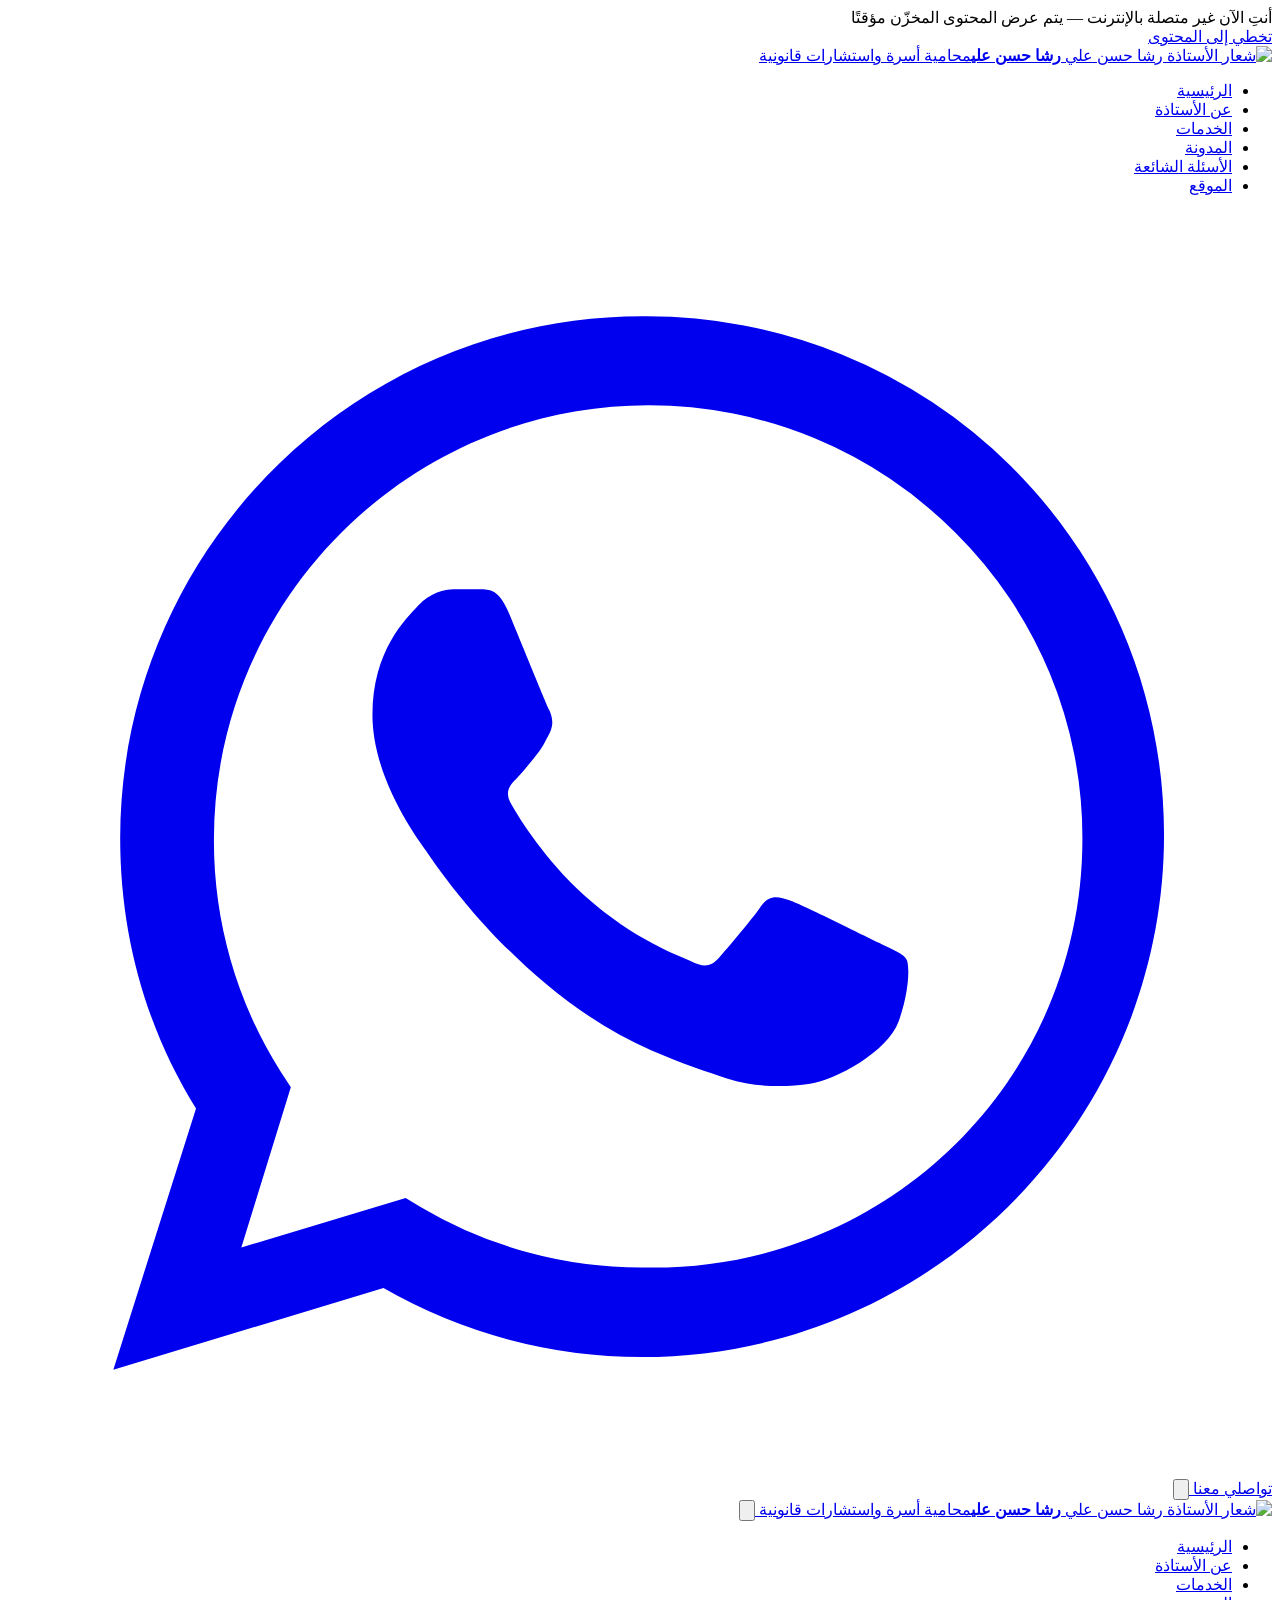
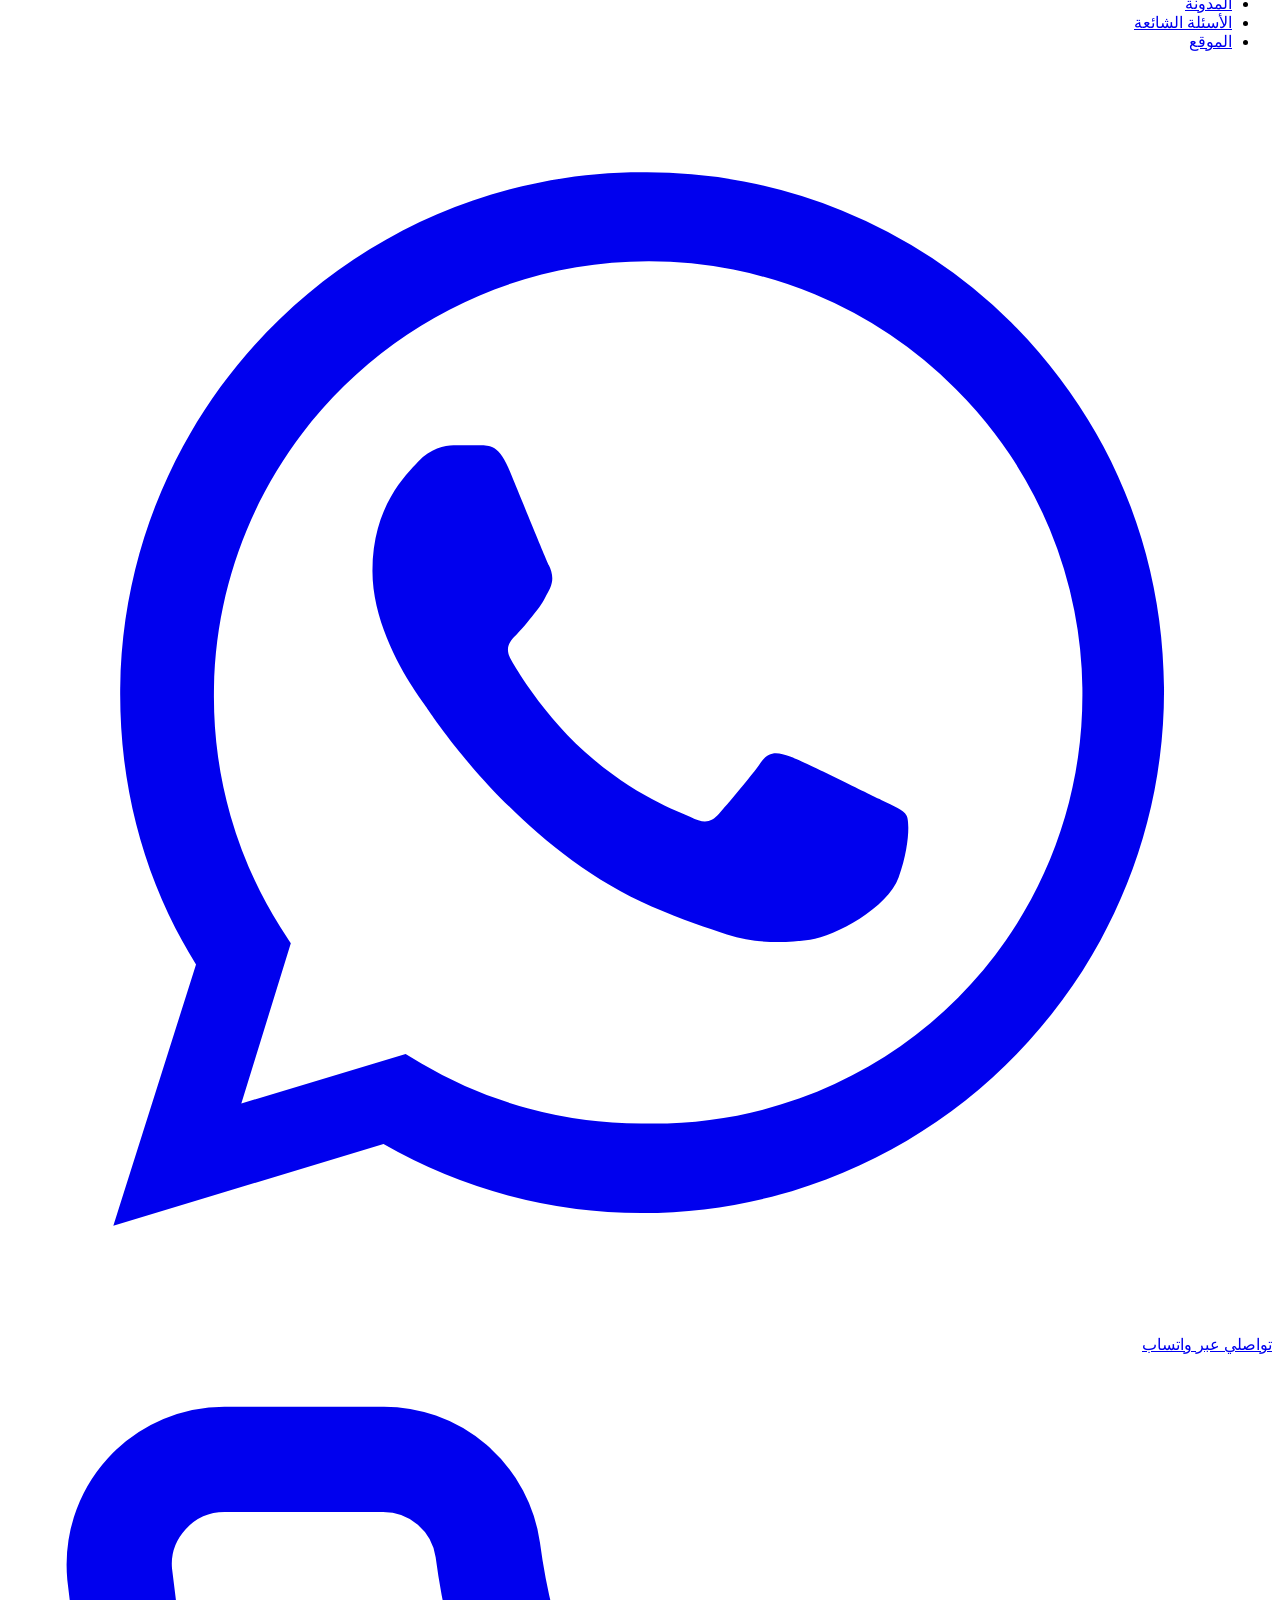
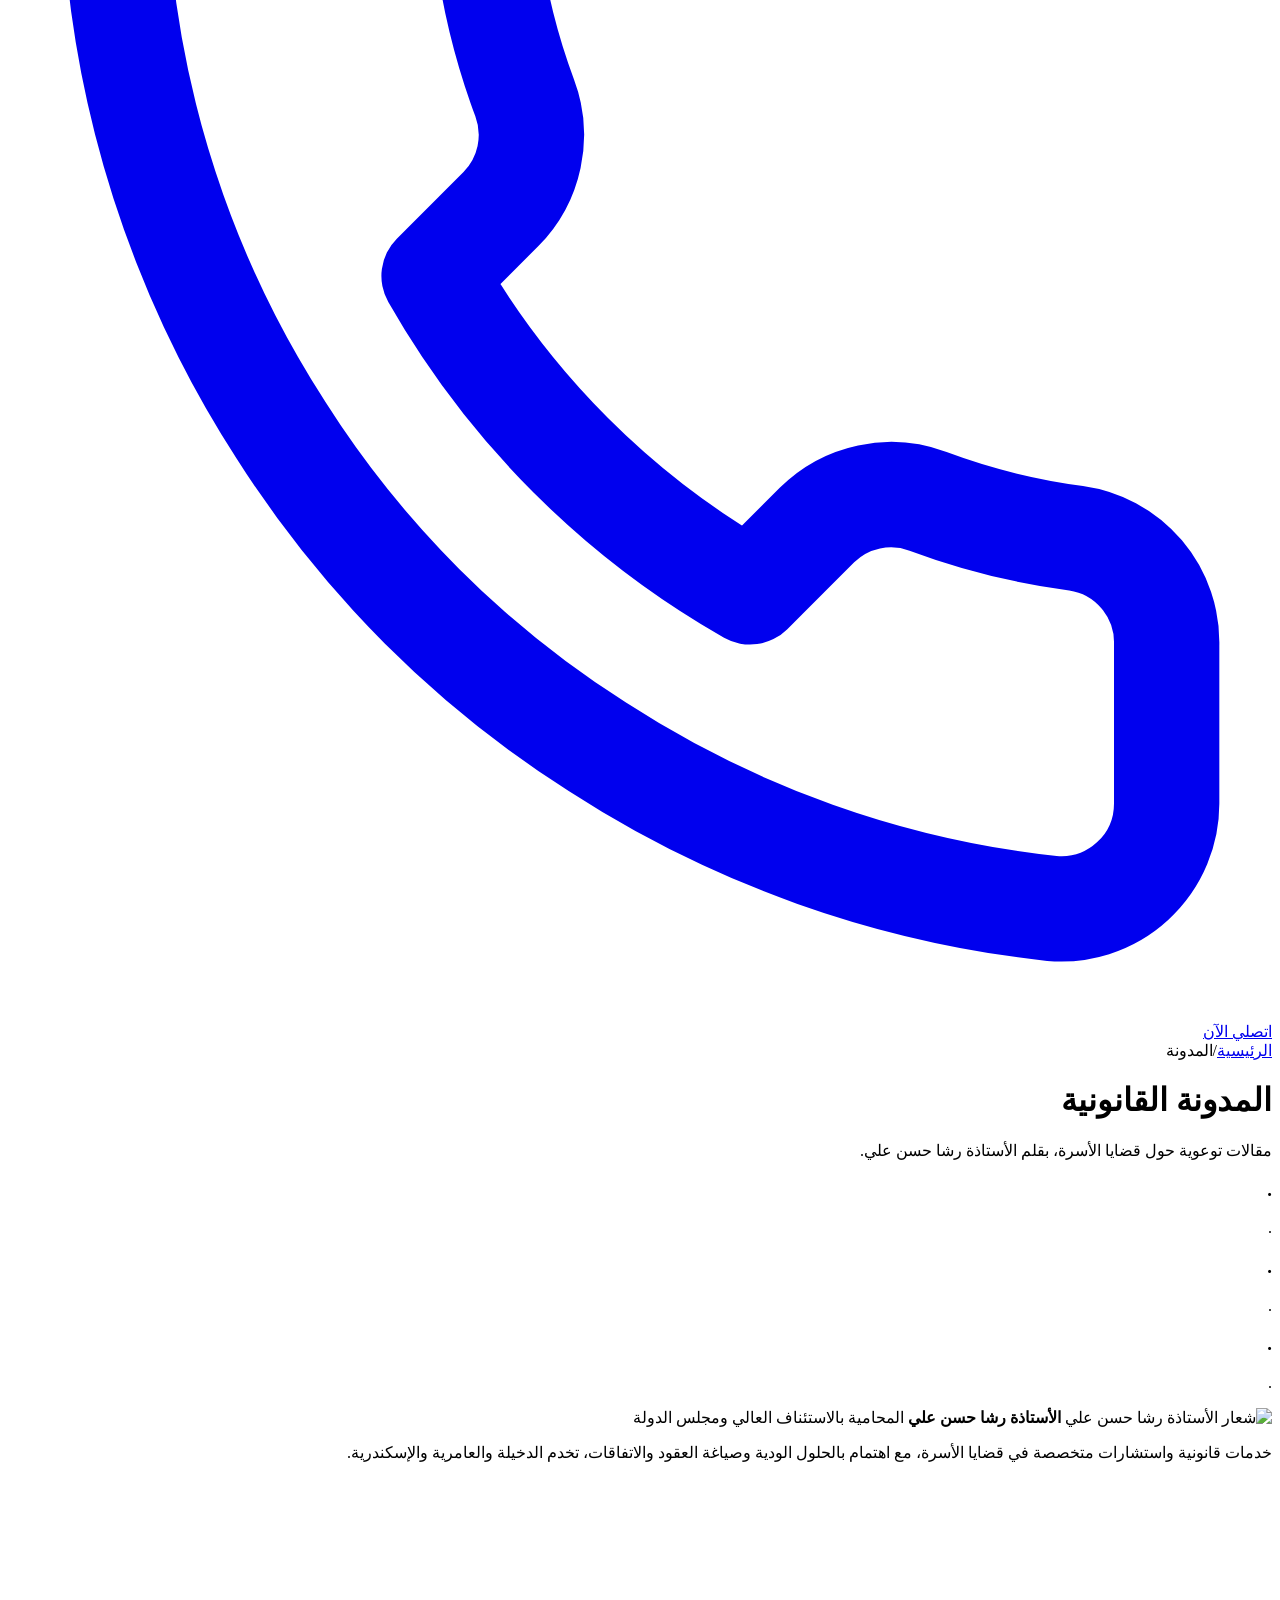
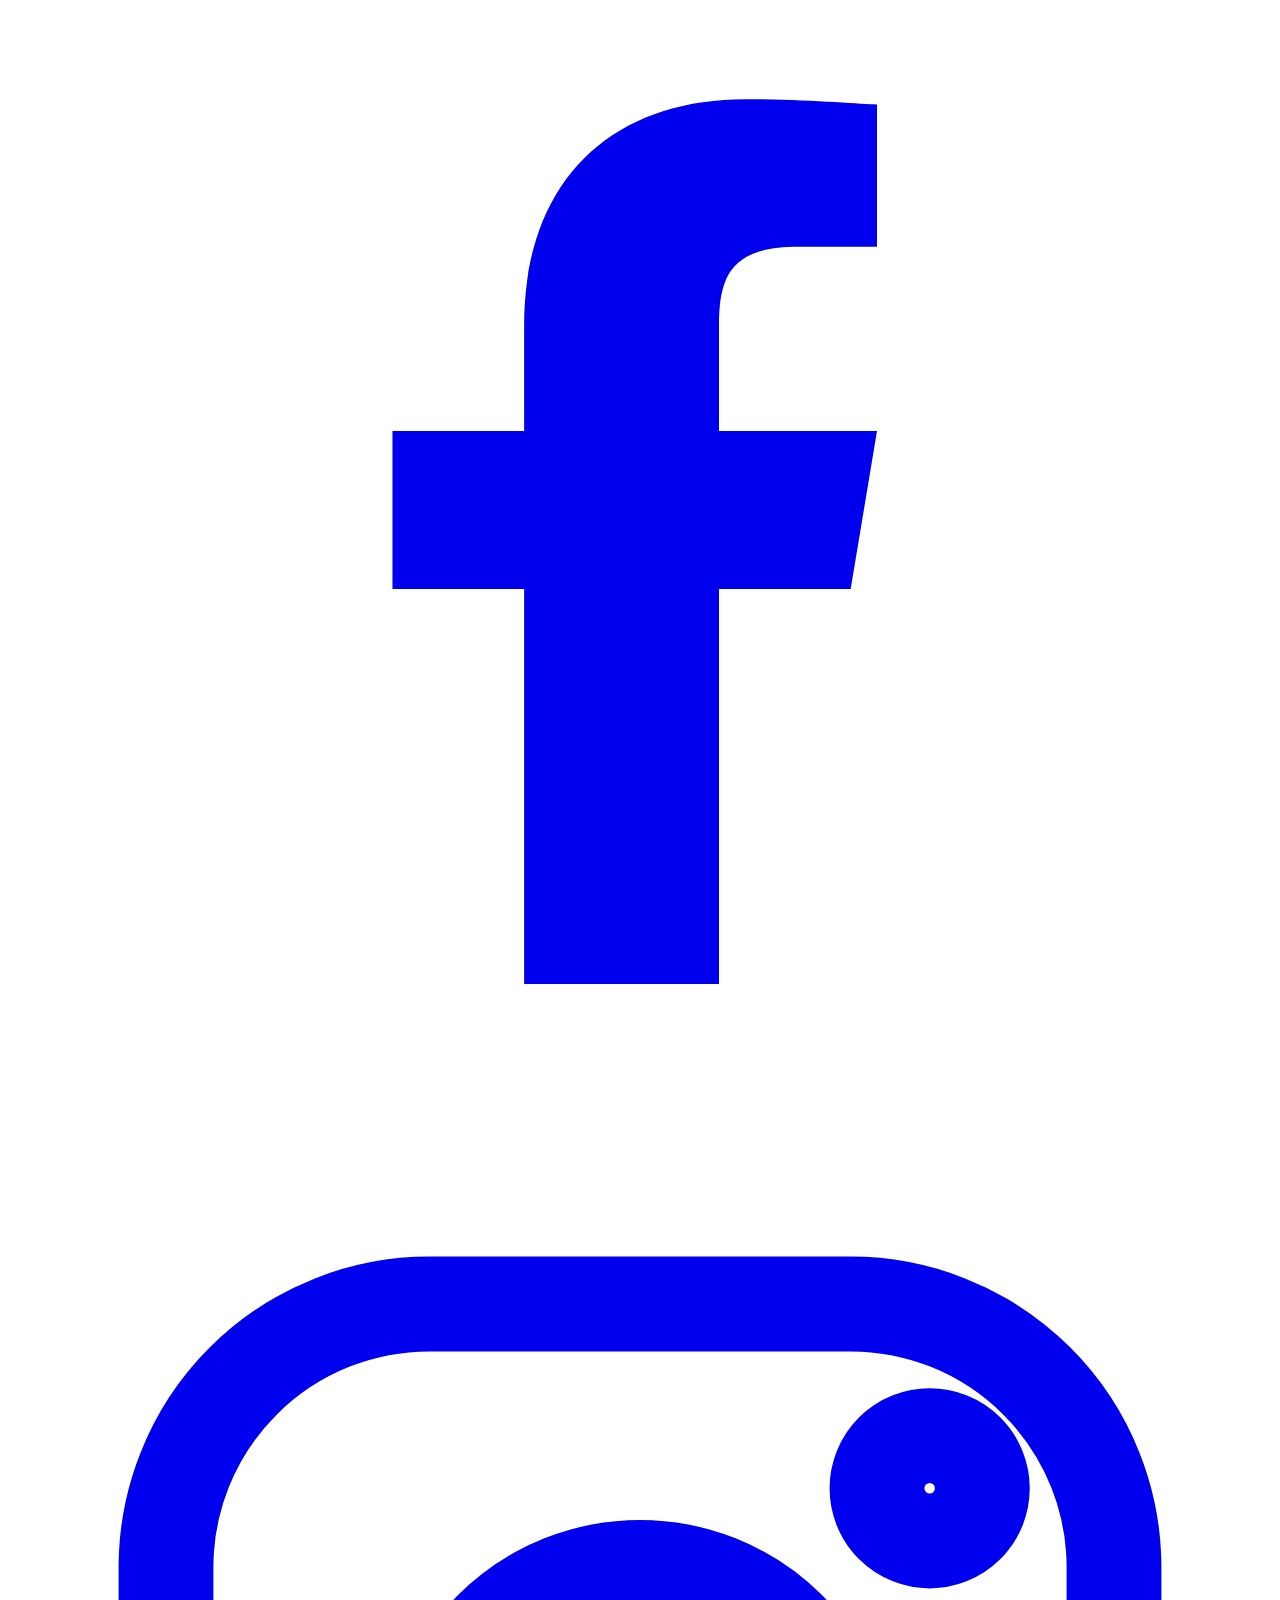
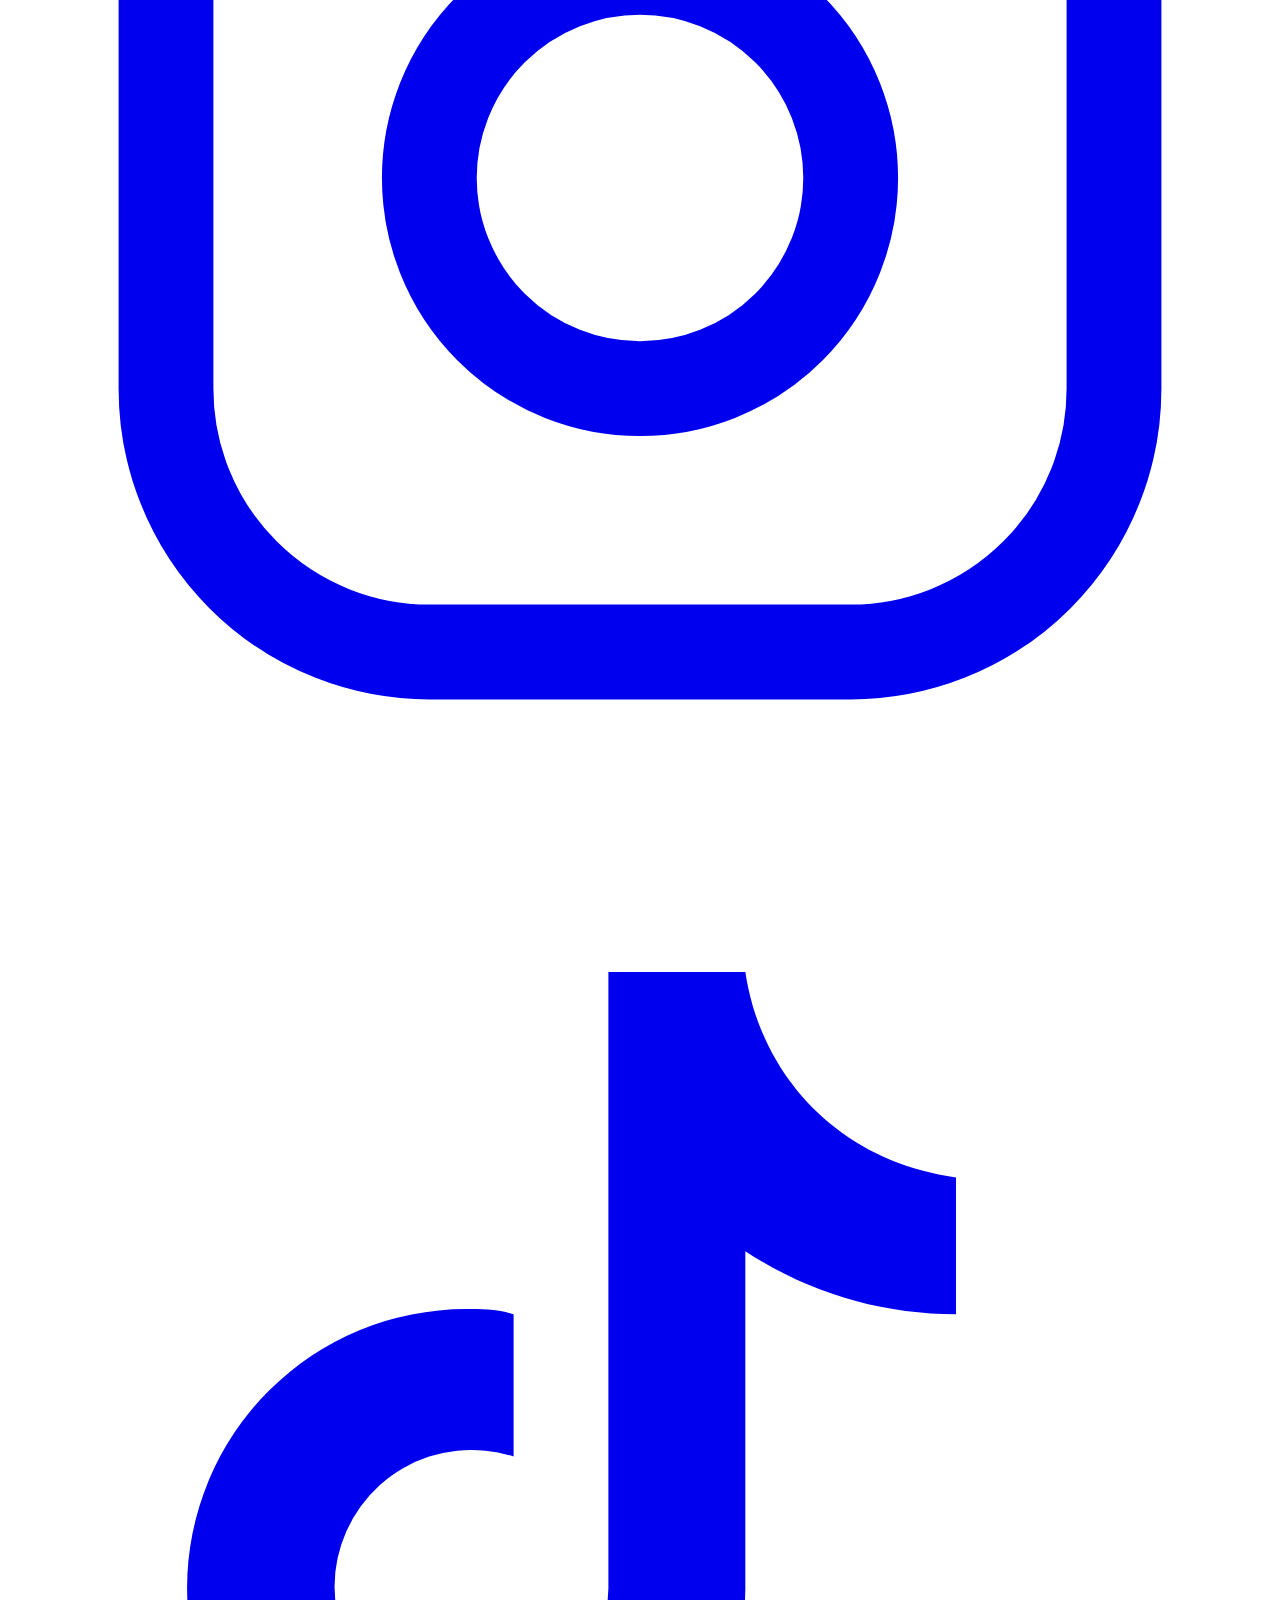
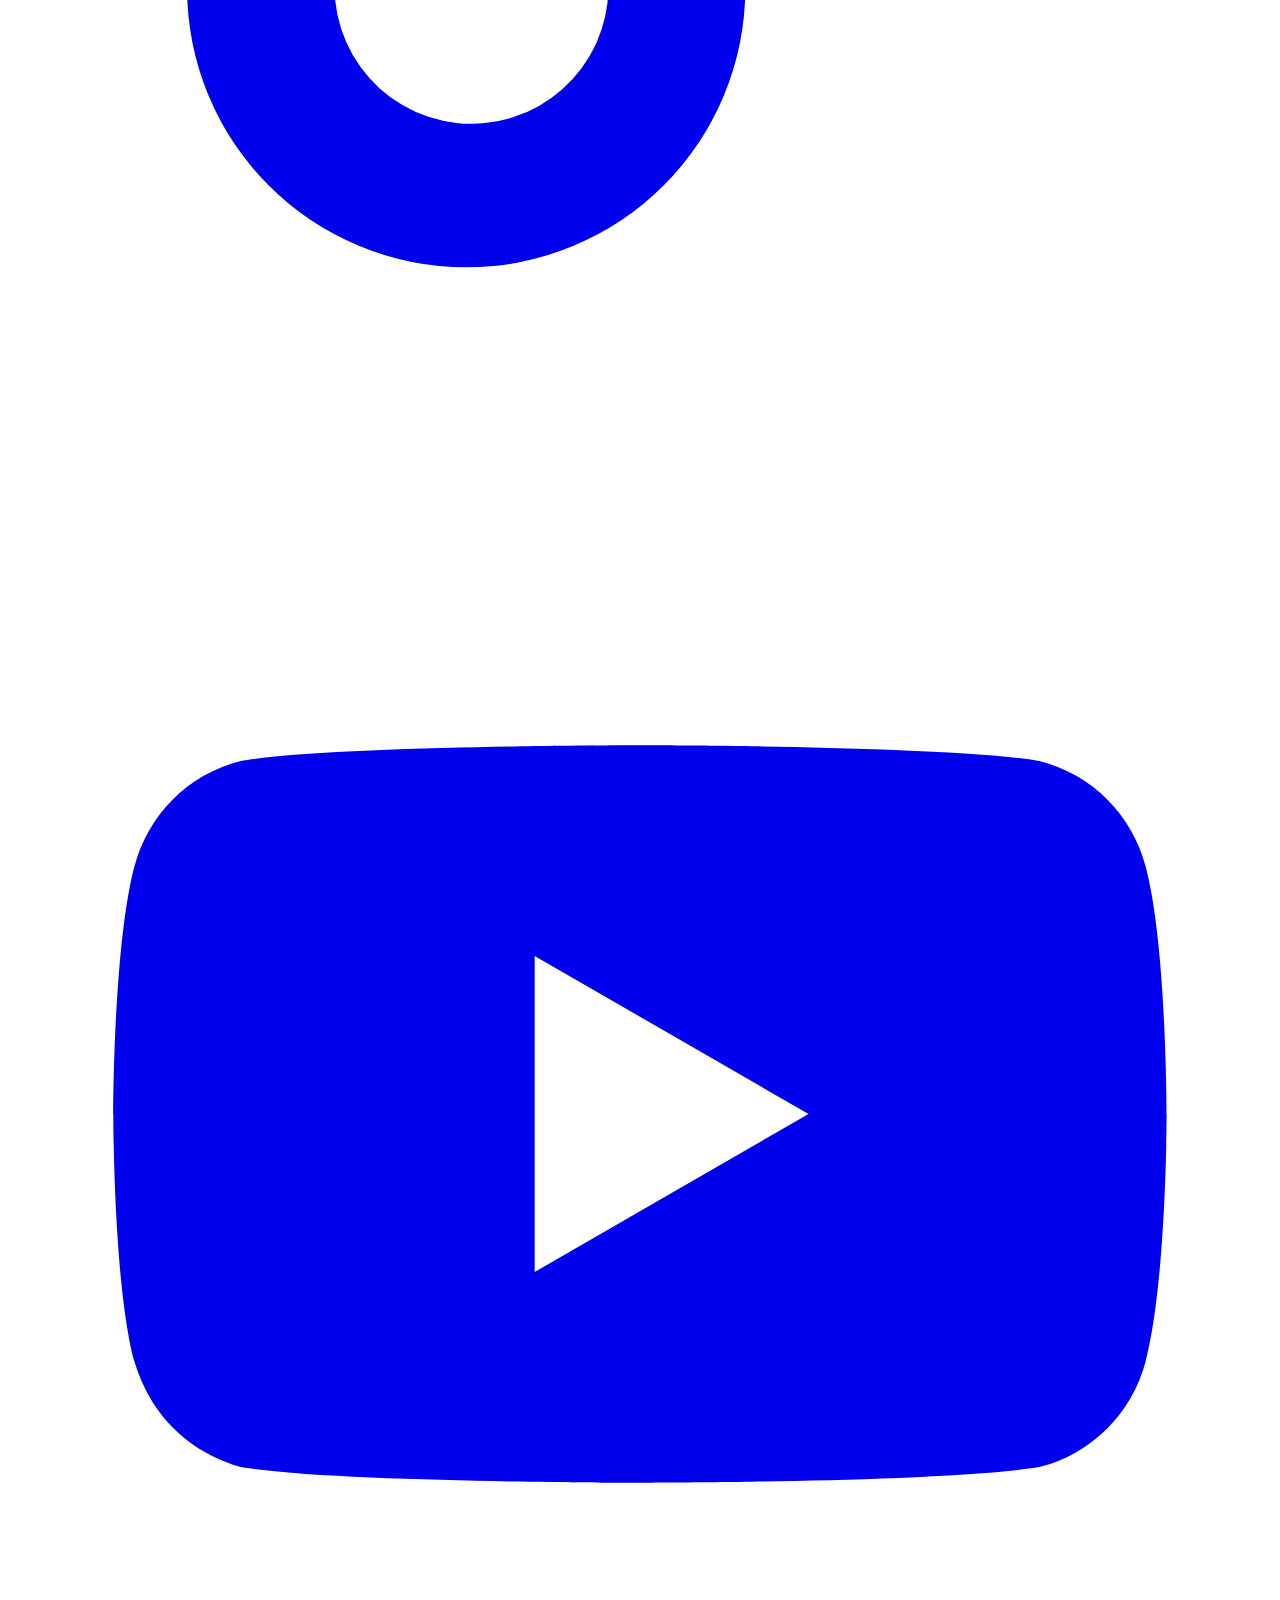
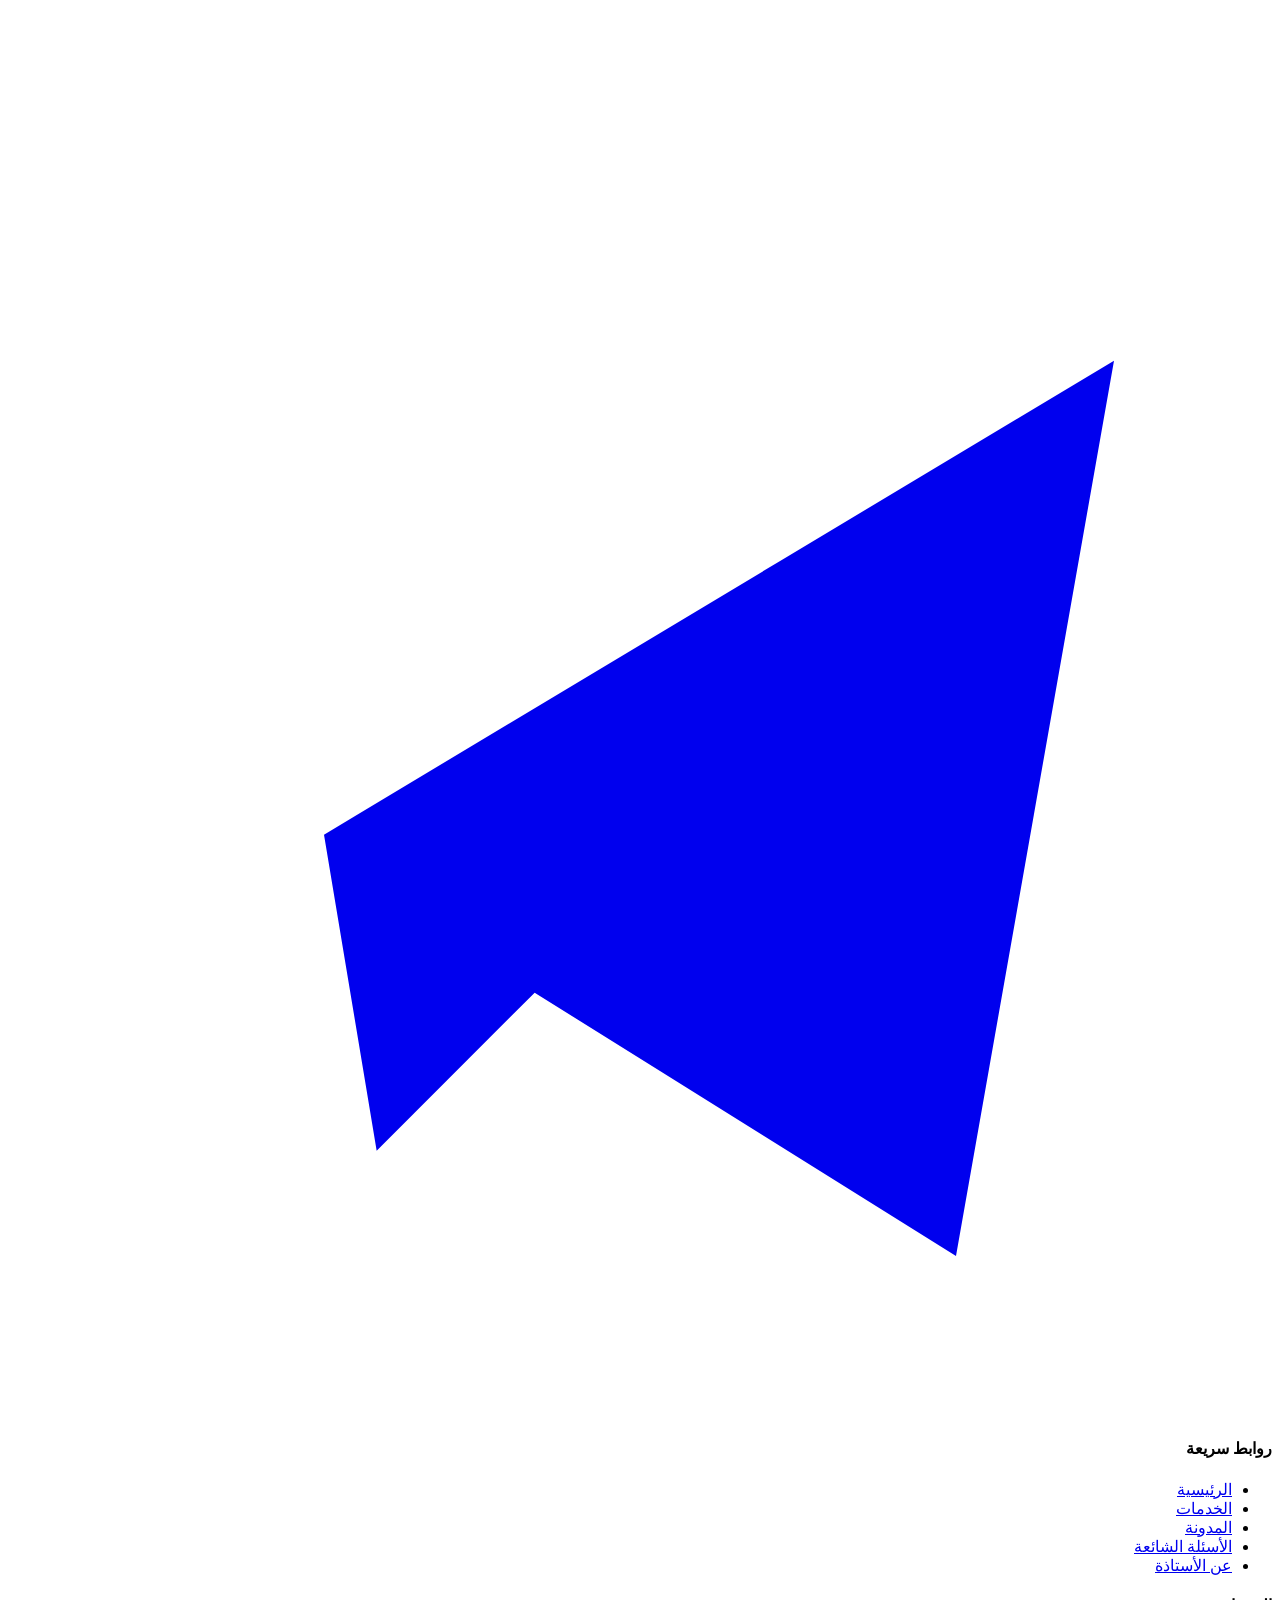
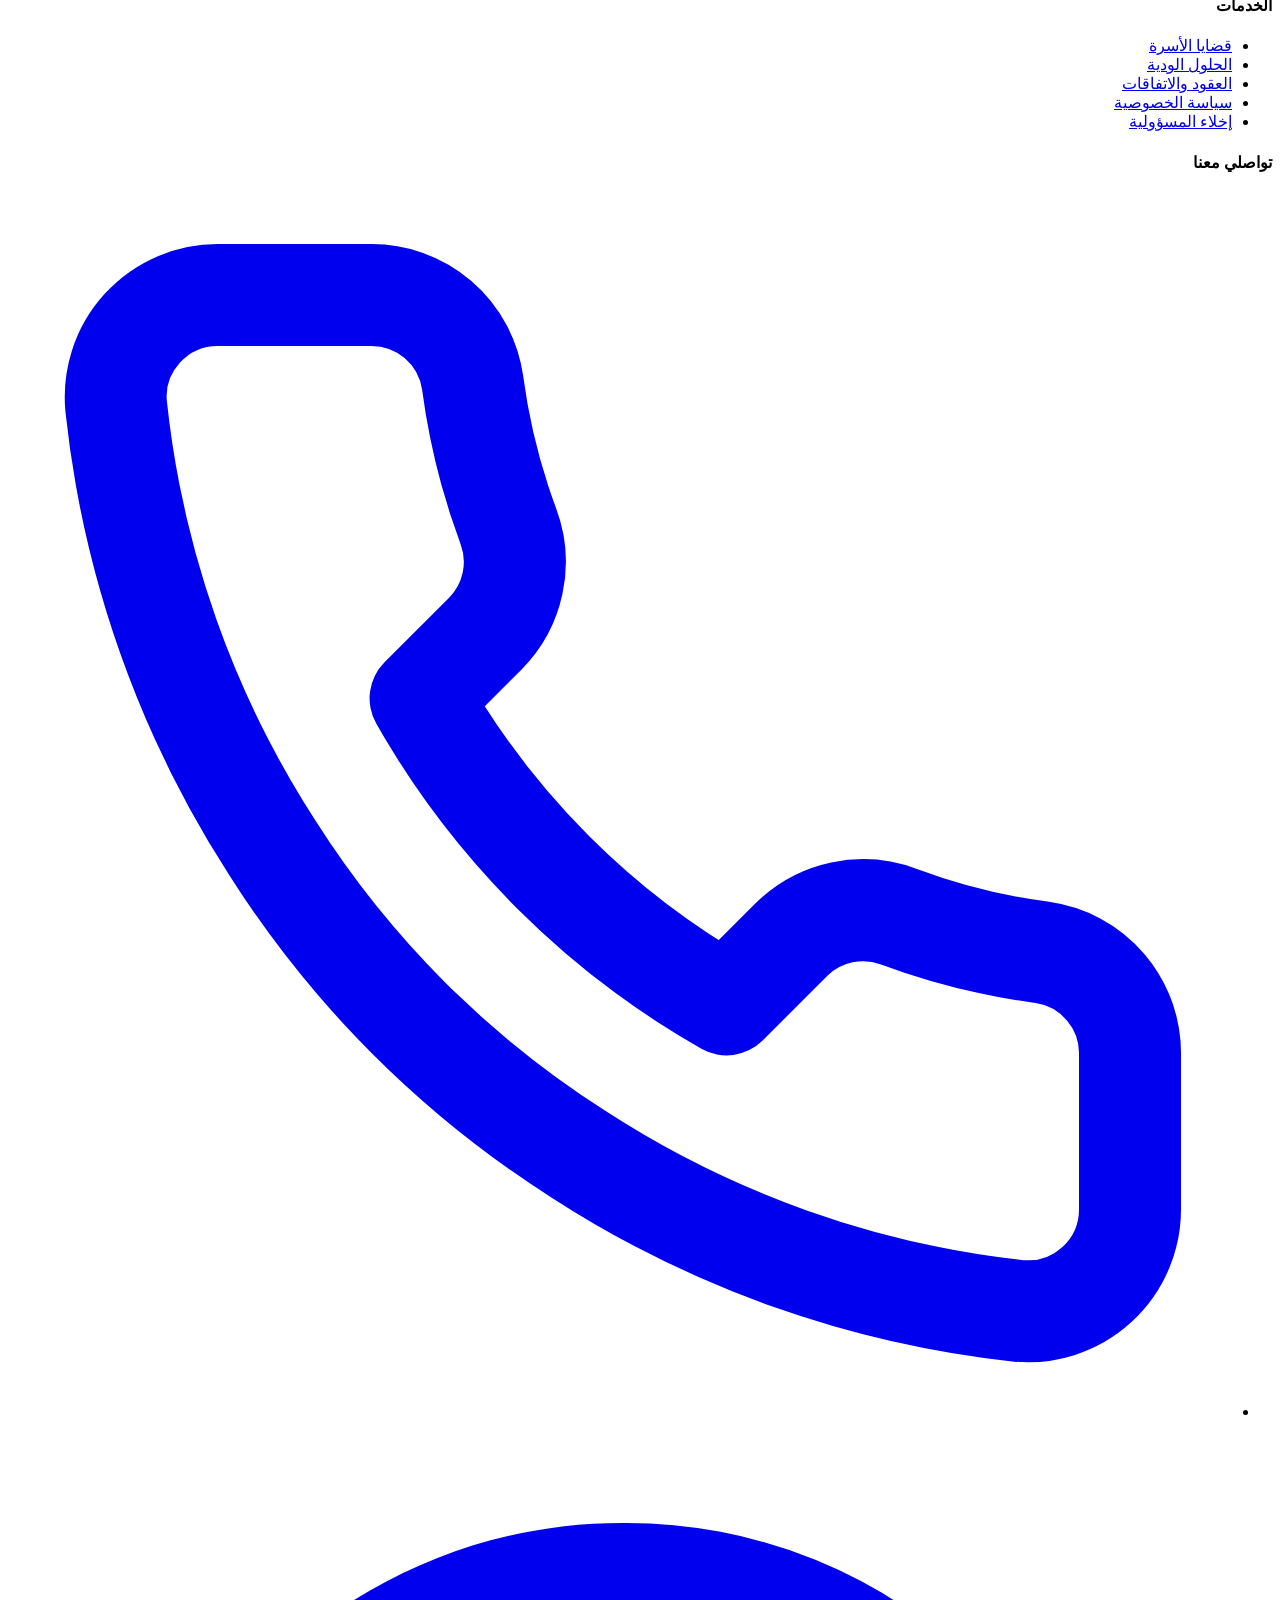
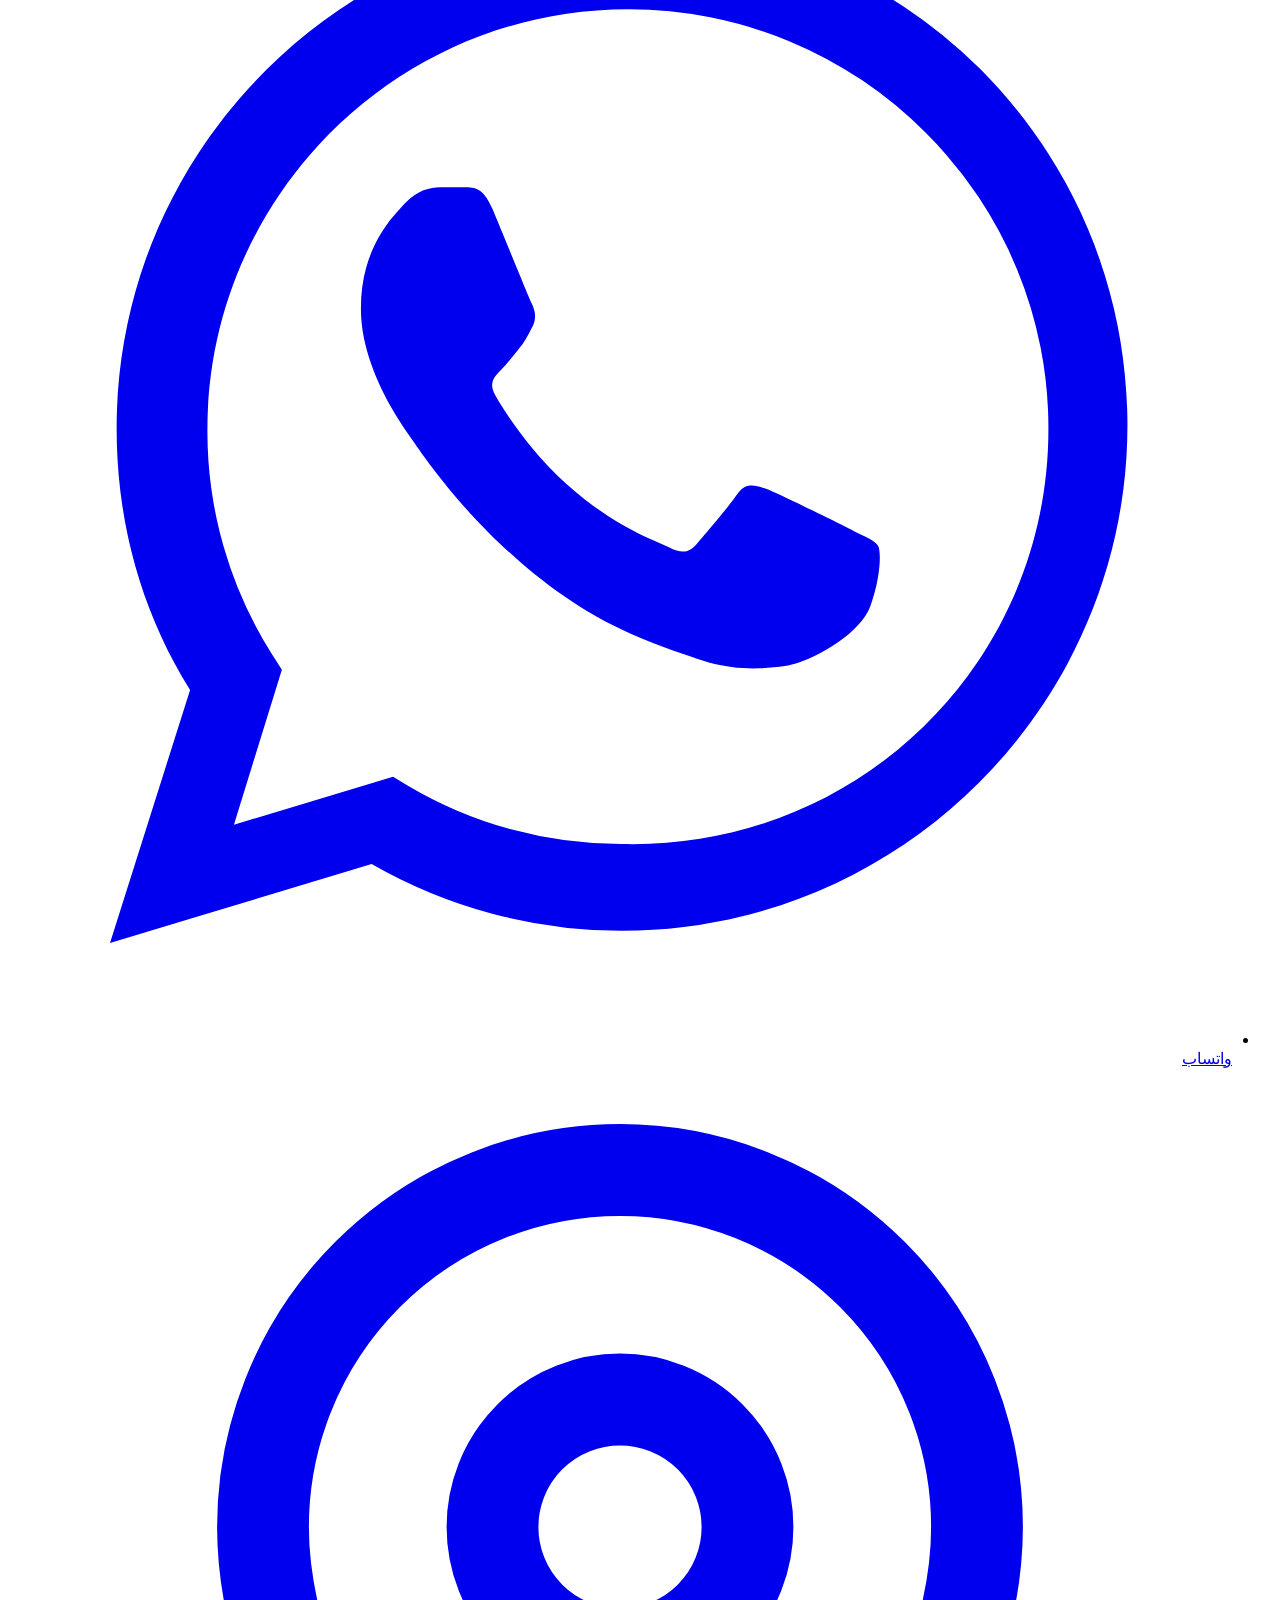
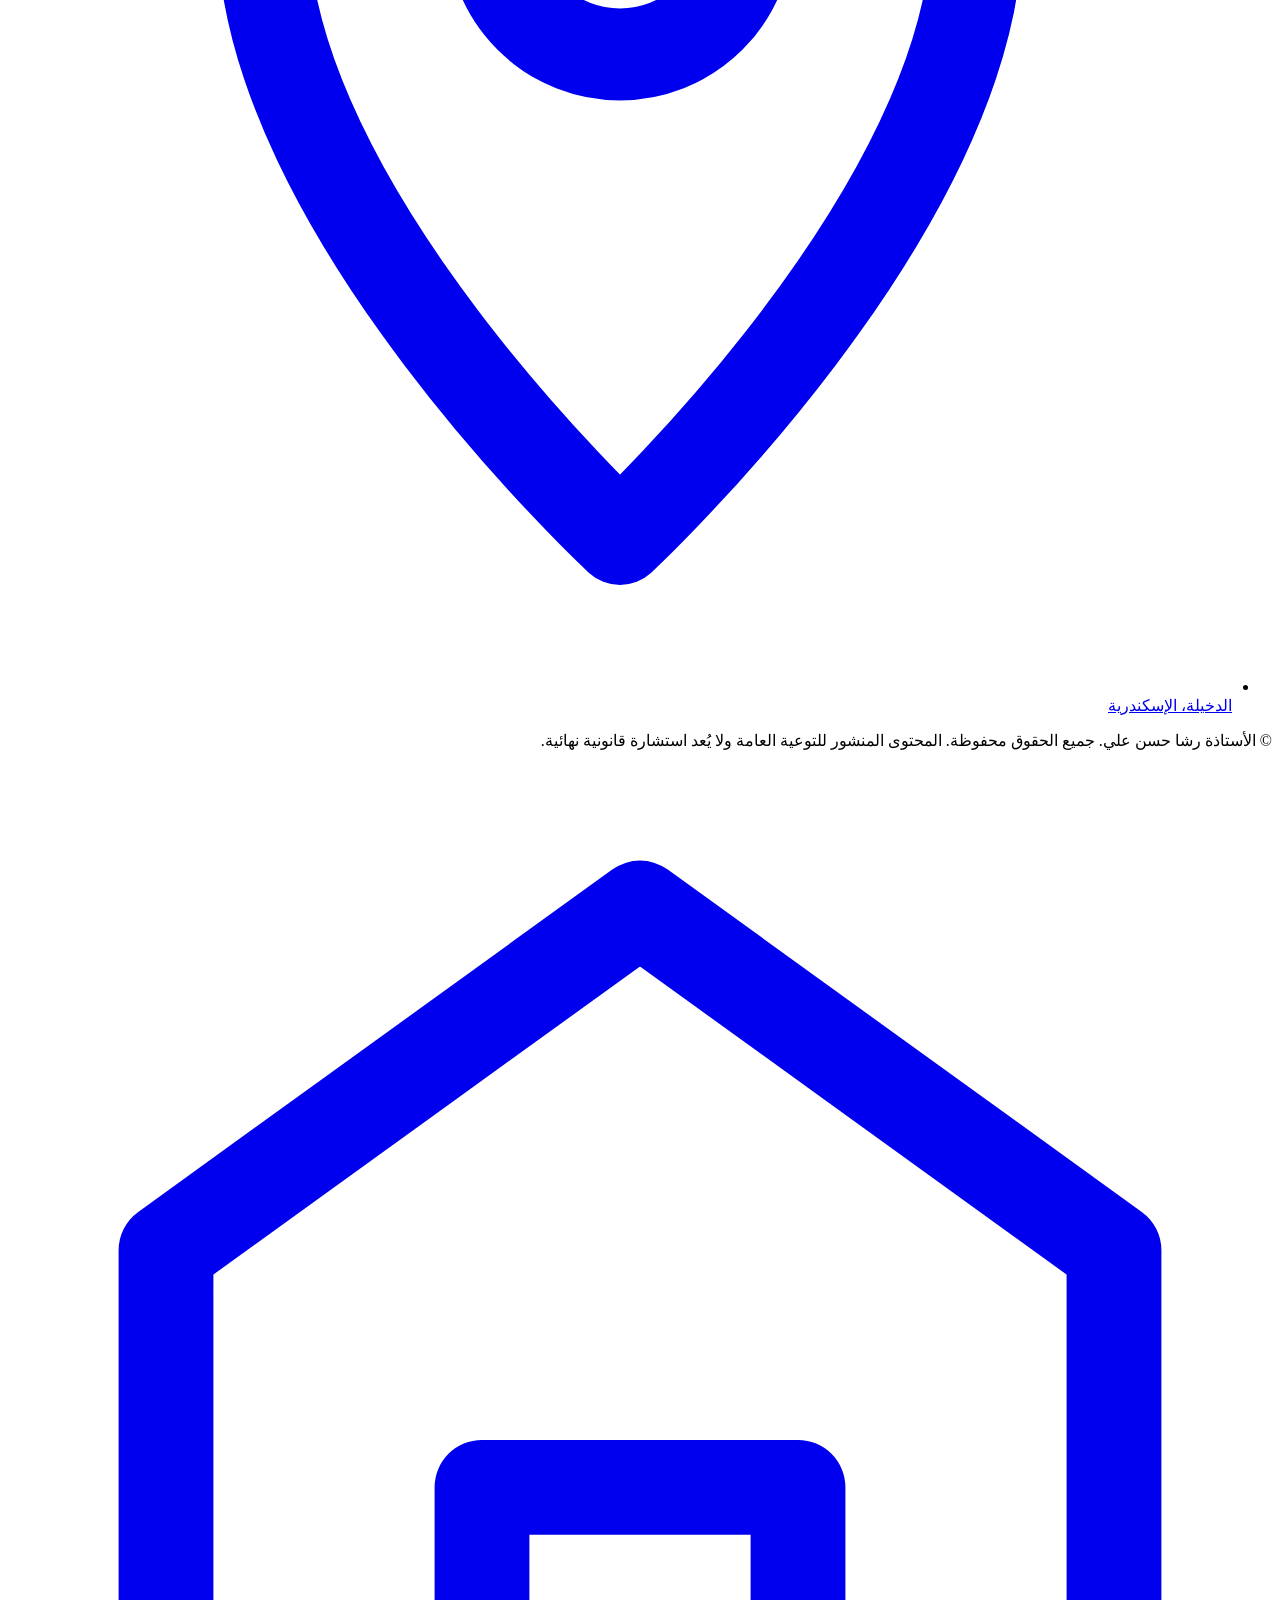
==== blog/index.html @ 27b50541 "Add files via upload" ====
<!DOCTYPE html>
<html lang="ar" dir="rtl">
<head>
<meta charset="UTF-8">
  <meta name="viewport" content="width=device-width, initial-scale=1, viewport-fit=cover">
  <title>المدونة القانونية | الأستاذة رشا حسن علي</title>
  <meta name="description" content="مقالات قانونية توعوية حول قضايا الأسرة، النفقة، الطلاق والخلع، الحضانة، والحلول الودية، بقلم الأستاذة رشا حسن علي.">
  <meta name="keywords" content="مدونة قانونية, قضايا الأسرة, نصائح قانونية أسرية">
  <meta name="robots" content="index, follow">
  <link rel="canonical" href="https://rashahassan-law.example/blog/index.html">

  <!-- Open Graph -->
  <meta property="og:type" content="website">
  <meta property="og:title" content="المدونة القانونية | الأستاذة رشا حسن علي">
  <meta property="og:description" content="مقالات قانونية توعوية حول قضايا الأسرة، النفقة، الطلاق والخلع، الحضانة، والحلول الودية، بقلم الأستاذة رشا حسن علي.">
  <meta property="og:image" content="https://rashahassan-law.example/images/og-image.webp">
  <meta property="og:url" content="https://rashahassan-law.example/blog/index.html">
  <meta property="og:locale" content="ar_EG">
  <meta property="og:site_name" content="رشا حسن – محاماة واستشارات أسرية">

  <!-- Twitter Card -->
  <meta name="twitter:card" content="summary_large_image">
  <meta name="twitter:title" content="المدونة القانونية | الأستاذة رشا حسن علي">
  <meta name="twitter:description" content="مقالات قانونية توعوية حول قضايا الأسرة، النفقة، الطلاق والخلع، الحضانة، والحلول الودية، بقلم الأستاذة رشا حسن علي.">
  <meta name="twitter:image" content="https://rashahassan-law.example/images/og-image.webp">

  <!-- PWA -->
  <link rel="manifest" href="../manifest.webmanifest">
  <meta name="theme-color" content="#120e0b">
  <link rel="icon" href="../icons/favicon.ico" sizes="any">
  <link rel="icon" href="../icons/icon-192.png" type="image/png">
  <link rel="apple-touch-icon" href="../icons/apple-touch-icon.png">
  <meta name="apple-mobile-web-app-capable" content="yes">
  <meta name="apple-mobile-web-app-status-bar-style" content="black-translucent">
  <meta name="apple-mobile-web-app-title" content="رشا حسن">

  <!-- Fonts & Styles -->
  <link rel="preload" href="../fonts/Cairo-Regular.woff2" as="font" type="font/woff2" crossorigin>
  <link rel="preload" href="../fonts/Cairo-Bold.woff2" as="font" type="font/woff2" crossorigin>
  <link rel="stylesheet" href="../css/tokens.css">
  <link rel="stylesheet" href="../css/main.css">
<script type="application/ld+json">{"@context": "https://schema.org", "@type": "WebSite", "name": "رشا حسن – محاماة واستشارات أسرية", "url": "https://rashahassan-law.example/index.html"}</script>
<script type="application/ld+json">{"@context": "https://schema.org", "@type": "BreadcrumbList", "itemListElement": [{"@type": "ListItem", "position": 1, "name": "الرئيسية", "item": "https://rashahassan-law.example/index.html"}, {"@type": "ListItem", "position": 2, "name": "المدونة", "item": "https://rashahassan-law.example/blog/index.html"}]}</script>

</head>
<body data-page="blog" data-root="blog">
<div class="offline-banner">أنتِ الآن غير متصلة بالإنترنت — يتم عرض المحتوى المخزّن مؤقتًا</div>

  <a href="#main" class="skip-link">تخطي إلى المحتوى</a>
  <header class="site-header">
    <div class="container">
      <a href="../index.html" class="brand" aria-label="الصفحة الرئيسية">
        <img src="../images/logo.webp" alt="شعار الأستاذة رشا حسن علي" width="42" height="42">
        <span class="brand-text"><strong>رشا حسن علي</strong><span>محامية أسرة واستشارات قانونية</span></span>
      </a>
      <nav class="main-nav" aria-label="التنقل الرئيسي">
        <ul><li><a href="../index.html#home">الرئيسية</a></li>
<li><a href="../index.html#about">عن الأستاذة</a></li>
<li><a href="../index.html#services">الخدمات</a></li>
<li><a href="../blog/index.html">المدونة</a></li>
<li><a href="../index.html#faq">الأسئلة الشائعة</a></li>
<li><a href="../index.html#map">الموقع</a></li></ul>
      </nav>
      <div class="header-actions">
        <a href="#" class="btn btn-whatsapp btn-sm" data-wa-key="hero" target="_blank" rel="noopener" id="header-wa-desktop">
          <svg viewBox="0 0 24 24" fill="currentColor"><path d="M12.04 2C6.58 2 2.13 6.45 2.13 11.91c0 1.87.5 3.62 1.44 5.13L2 22l5.13-1.55a9.86 9.86 0 0 0 4.9 1.31h.01c5.46 0 9.91-4.45 9.91-9.91 0-2.65-1.03-5.13-2.9-7A9.82 9.82 0 0 0 12.04 2zm0 18.06h-.01a8.2 8.2 0 0 1-4.18-1.14l-.3-.18-3.12.94.94-3.04-.2-.31a8.18 8.18 0 0 1-1.26-4.4c0-4.54 3.7-8.24 8.25-8.24a8.2 8.2 0 0 1 5.83 2.42 8.15 8.15 0 0 1 2.41 5.82c0 4.55-3.7 8.24-8.36 8.13zm4.51-6.16c-.25-.12-1.47-.73-1.7-.81-.23-.08-.4-.12-.56.12-.17.25-.65.81-.79.97-.15.17-.29.19-.54.06-.25-.12-1.06-.39-2.01-1.24-.74-.66-1.25-1.48-1.39-1.73-.15-.25-.02-.38.11-.51.11-.11.25-.29.37-.44.12-.15.16-.25.25-.42.08-.17.04-.31-.02-.44-.06-.12-.56-1.35-.77-1.85-.2-.48-.41-.42-.56-.43h-.48c-.17 0-.44.06-.67.31-.23.25-.87.85-.87 2.08s.9 2.41 1.02 2.58c.12.17 1.77 2.7 4.28 3.79.6.26 1.07.41 1.43.53.6.19 1.15.16 1.58.1.48-.07 1.47-.6 1.68-1.18.21-.58.21-1.08.15-1.18-.06-.1-.23-.17-.48-.29z"/></svg> تواصلي معنا
        </a>
        <button type="button" class="nav-toggle" aria-label="فتح القائمة" aria-controls="mobile-menu" aria-expanded="false">
          <svg viewBox="0 0 24 24" fill="none" stroke="currentColor" stroke-width="2" stroke-linecap="round"><path d="M4 7h16M4 12h16M4 17h16"/></svg>
        </button>
      </div>
    </div>
  </header>

  <div class="mobile-menu" id="mobile-menu">
    <div class="mobile-menu-top">
      <a href="../index.html" class="brand" aria-label="الصفحة الرئيسية">
        <img src="../images/logo.webp" alt="شعار الأستاذة رشا حسن علي" width="42" height="42">
        <span class="brand-text"><strong>رشا حسن علي</strong><span>محامية أسرة واستشارات قانونية</span></span>
      </a>
      <button type="button" class="mobile-menu-close" aria-label="إغلاق القائمة"><svg viewBox="0 0 24 24" fill="none" stroke="currentColor" stroke-width="2" stroke-linecap="round"><path d="M6 6l12 12M18 6L6 18"/></svg></button>
    </div>
    <nav aria-label="التنقل على الموبايل">
      <ul><li><a href="../index.html#home">الرئيسية</a></li>
<li><a href="../index.html#about">عن الأستاذة</a></li>
<li><a href="../index.html#services">الخدمات</a></li>
<li><a href="../blog/index.html">المدونة</a></li>
<li><a href="../index.html#faq">الأسئلة الشائعة</a></li>
<li><a href="../index.html#map">الموقع</a></li></ul>
    </nav>
    <div class="mobile-menu-cta">
      <a href="#" class="btn btn-whatsapp" data-wa-key="hero"><svg viewBox="0 0 24 24" fill="currentColor"><path d="M12.04 2C6.58 2 2.13 6.45 2.13 11.91c0 1.87.5 3.62 1.44 5.13L2 22l5.13-1.55a9.86 9.86 0 0 0 4.9 1.31h.01c5.46 0 9.91-4.45 9.91-9.91 0-2.65-1.03-5.13-2.9-7A9.82 9.82 0 0 0 12.04 2zm0 18.06h-.01a8.2 8.2 0 0 1-4.18-1.14l-.3-.18-3.12.94.94-3.04-.2-.31a8.18 8.18 0 0 1-1.26-4.4c0-4.54 3.7-8.24 8.25-8.24a8.2 8.2 0 0 1 5.83 2.42 8.15 8.15 0 0 1 2.41 5.82c0 4.55-3.7 8.24-8.36 8.13zm4.51-6.16c-.25-.12-1.47-.73-1.7-.81-.23-.08-.4-.12-.56.12-.17.25-.65.81-.79.97-.15.17-.29.19-.54.06-.25-.12-1.06-.39-2.01-1.24-.74-.66-1.25-1.48-1.39-1.73-.15-.25-.02-.38.11-.51.11-.11.25-.29.37-.44.12-.15.16-.25.25-.42.08-.17.04-.31-.02-.44-.06-.12-.56-1.35-.77-1.85-.2-.48-.41-.42-.56-.43h-.48c-.17 0-.44.06-.67.31-.23.25-.87.85-.87 2.08s.9 2.41 1.02 2.58c.12.17 1.77 2.7 4.28 3.79.6.26 1.07.41 1.43.53.6.19 1.15.16 1.58.1.48-.07 1.47-.6 1.68-1.18.21-.58.21-1.08.15-1.18-.06-.1-.23-.17-.48-.29z"/></svg> تواصلي عبر واتساب</a>
      <a href="#" class="btn btn-outline-dark" data-tel-link><svg viewBox="0 0 24 24" fill="none" stroke="currentColor" stroke-width="2" stroke-linecap="round" stroke-linejoin="round"><path d="M22 16.92v3a2 2 0 0 1-2.18 2 19.79 19.79 0 0 1-8.63-3.07 19.5 19.5 0 0 1-6-6 19.79 19.79 0 0 1-3.07-8.67A2 2 0 0 1 4.11 2h3a2 2 0 0 1 2 1.72c.127.96.361 1.903.7 2.81a2 2 0 0 1-.45 2.11L8.09 9.91a16 16 0 0 0 6 6l1.27-1.27a2 2 0 0 1 2.11-.45c.907.339 1.85.573 2.81.7A2 2 0 0 1 22 16.92z"/></svg> اتصلي الآن</a>
    </div>
  </div>


<main id="main">
  <div class="page-hero">
    <div class="container">
      <div class="breadcrumb"><a href="../index.html">الرئيسية</a><span>/</span><span>المدونة</span></div>
      <h1>المدونة القانونية</h1>
      <p>مقالات توعوية حول قضايا الأسرة، بقلم الأستاذة رشا حسن علي.</p>
    </div>
  </div>

  <section class="section-pad">
    <div class="container">
      <div class="blog-filters" data-blog-filters></div>
      <div class="blog-grid" data-blog-full-grid>
        <div class="blog-card skeleton-card"><div class="b-img skeleton"></div><div class="b-body"><h3 class="skeleton">.</h3><p class="skeleton">.</p></div></div>
        <div class="blog-card skeleton-card"><div class="b-img skeleton"></div><div class="b-body"><h3 class="skeleton">.</h3><p class="skeleton">.</p></div></div>
        <div class="blog-card skeleton-card"><div class="b-img skeleton"></div><div class="b-body"><h3 class="skeleton">.</h3><p class="skeleton">.</p></div></div>
      </div>
    </div>
  </section>
</main>


  <footer class="site-footer">
    <div class="container">
      <div class="footer-grid">
        <div class="footer-brand">
          <img src="../images/logo.webp" alt="شعار الأستاذة رشا حسن علي" width="48" height="48">
          <strong>الأستاذة رشا حسن علي</strong>
          <span>المحامية بالاستئناف العالي ومجلس الدولة</span>
          <p>خدمات قانونية واستشارات متخصصة في قضايا الأسرة، مع اهتمام بالحلول الودية وصياغة العقود والاتفاقات، تخدم الدخيلة والعامرية والإسكندرية.</p>
          <div class="footer-social">
            <a href="#" data-fb-link target="_blank" rel="noopener" aria-label="فيسبوك"><svg viewBox="0 0 24 24" fill="currentColor"><path d="M13.5 21v-7.5h2.5l.5-3h-3V8.5c0-.9.2-1.5 1.5-1.5H16.5V4.3c-.3 0-1.3-.1-2.5-.1-2.5 0-4.2 1.5-4.2 4.3V10.5H7.3v3H9.8V21z"/></svg></a>
            <a href="#" aria-label="انستجرام"><svg viewBox="0 0 24 24" fill="none" stroke="currentColor" stroke-width="1.8"><rect x="3" y="3" width="18" height="18" rx="5"/><circle cx="12" cy="12" r="4"/><circle cx="17.5" cy="6.5" r="1"/></svg></a>
            <a href="#" aria-label="تيك توك"><svg viewBox="0 0 24 24" fill="currentColor"><path d="M14 3c.3 2 1.8 3.6 4 3.9v2.6c-1.4 0-2.8-.4-4-1.2v6.4a5.3 5.3 0 1 1-5.3-5.3c.3 0 .6 0 .9.1v2.7a2.6 2.6 0 1 0 1.8 2.5V3z"/></svg></a>
            <a href="#" aria-label="يوتيوب"><svg viewBox="0 0 24 24" fill="currentColor"><path d="M22 12s0-3.2-.4-4.7a2.8 2.8 0 0 0-2-2C17.9 5 12 5 12 5s-5.9 0-7.6.3a2.8 2.8 0 0 0-2 2C2 8.8 2 12 2 12s0 3.2.4 4.7c.3 1 1 1.7 2 2C6.1 19 12 19 12 19s5.9 0 7.6-.3a2.8 2.8 0 0 0 2-2c.4-1.5.4-4.7.4-4.7zM10 15V9l5.2 3z"/></svg></a>
            <a href="#" aria-label="تيليجرام"><svg viewBox="0 0 24 24" fill="currentColor"><path d="m21 4-3 17-8-5-3 3-1-6L21 4z"/></svg></a>
          </div>
        </div>
        <div class="footer-col">
          <h4>روابط سريعة</h4>
          <ul>
            <li><a href="../index.html#home">الرئيسية</a></li>
            <li><a href="../index.html#services">الخدمات</a></li>
            <li><a href="../blog/index.html">المدونة</a></li>
            <li><a href="../index.html#faq">الأسئلة الشائعة</a></li>
            <li><a href="../index.html#about">عن الأستاذة</a></li>
          </ul>
        </div>
        <div class="footer-col">
          <h4>الخدمات</h4>
          <ul>
            <li><a href="../index.html#services">قضايا الأسرة</a></li>
            <li><a href="../index.html#amicable">الحلول الودية</a></li>
            <li><a href="../index.html#contracts">العقود والاتفاقات</a></li>
            <li><a href="../privacy.html">سياسة الخصوصية</a></li>
            <li><a href="../disclaimer.html">إخلاء المسؤولية</a></li>
          </ul>
        </div>
        <div class="footer-col">
          <h4>تواصلي معنا</h4>
          <ul>
            <li><a href="#" data-tel-link><svg viewBox="0 0 24 24" fill="none" stroke="currentColor" stroke-width="2" stroke-linecap="round" stroke-linejoin="round"><path d="M22 16.92v3a2 2 0 0 1-2.18 2 19.79 19.79 0 0 1-8.63-3.07 19.5 19.5 0 0 1-6-6 19.79 19.79 0 0 1-3.07-8.67A2 2 0 0 1 4.11 2h3a2 2 0 0 1 2 1.72c.127.96.361 1.903.7 2.81a2 2 0 0 1-.45 2.11L8.09 9.91a16 16 0 0 0 6 6l1.27-1.27a2 2 0 0 1 2.11-.45c.907.339 1.85.573 2.81.7A2 2 0 0 1 22 16.92z"/></svg> <span data-phone-display></span></a></li>
            <li><a href="#" data-wa-key="hero" target="_blank" rel="noopener"><svg viewBox="0 0 24 24" fill="currentColor"><path d="M12.04 2C6.58 2 2.13 6.45 2.13 11.91c0 1.87.5 3.62 1.44 5.13L2 22l5.13-1.55a9.86 9.86 0 0 0 4.9 1.31h.01c5.46 0 9.91-4.45 9.91-9.91 0-2.65-1.03-5.13-2.9-7A9.82 9.82 0 0 0 12.04 2zm0 18.06h-.01a8.2 8.2 0 0 1-4.18-1.14l-.3-.18-3.12.94.94-3.04-.2-.31a8.18 8.18 0 0 1-1.26-4.4c0-4.54 3.7-8.24 8.25-8.24a8.2 8.2 0 0 1 5.83 2.42 8.15 8.15 0 0 1 2.41 5.82c0 4.55-3.7 8.24-8.36 8.13zm4.51-6.16c-.25-.12-1.47-.73-1.7-.81-.23-.08-.4-.12-.56.12-.17.25-.65.81-.79.97-.15.17-.29.19-.54.06-.25-.12-1.06-.39-2.01-1.24-.74-.66-1.25-1.48-1.39-1.73-.15-.25-.02-.38.11-.51.11-.11.25-.29.37-.44.12-.15.16-.25.25-.42.08-.17.04-.31-.02-.44-.06-.12-.56-1.35-.77-1.85-.2-.48-.41-.42-.56-.43h-.48c-.17 0-.44.06-.67.31-.23.25-.87.85-.87 2.08s.9 2.41 1.02 2.58c.12.17 1.77 2.7 4.28 3.79.6.26 1.07.41 1.43.53.6.19 1.15.16 1.58.1.48-.07 1.47-.6 1.68-1.18.21-.58.21-1.08.15-1.18-.06-.1-.23-.17-.48-.29z"/></svg> واتساب</a></li>
            <li><a href="../index.html#map"><svg viewBox="0 0 24 24" fill="none" stroke="currentColor" stroke-width="1.8" stroke-linecap="round" stroke-linejoin="round"><path d="M12 21s7-6.5 7-12a7 7 0 1 0-14 0c0 5.5 7 12 7 12z"/><circle cx="12" cy="9" r="2.5"/></svg> الدخيلة، الإسكندرية</a></li>
          </ul>
        </div>
      </div>
      <div class="footer-bottom">
        <span>© <span data-year></span> الأستاذة رشا حسن علي. جميع الحقوق محفوظة.</span>
        <span>المحتوى المنشور للتوعية العامة ولا يُعد استشارة قانونية نهائية.</span>
      </div>
    </div>
  </footer>


  <nav class="bottom-nav" aria-label="تنقل سريع">
    <a href="../index.html" data-page-match="home"><svg viewBox="0 0 24 24" fill="none" stroke="currentColor" stroke-width="1.8" stroke-linecap="round" stroke-linejoin="round"><path d="M3 9.5 12 3l9 6.5V20a1 1 0 0 1-1 1h-5v-7H9v7H4a1 1 0 0 1-1-1z"/></svg>الرئيسية</a>
    <a href="../index.html#services" data-page-match="services"><svg viewBox="0 0 24 24" fill="none" stroke="currentColor" stroke-width="1.8" stroke-linecap="round" stroke-linejoin="round"><rect x="2" y="5" width="20" height="14" rx="2"/><circle cx="8.5" cy="12" r="2"/><path d="M6 16.5c.5-1.5 1.7-2.2 2.5-2.2s2 .7 2.5 2.2M14 9h5M14 13h5M14 16h3"/></svg>الخدمات</a>
    <a href="../blog/index.html" data-page-match="blog"><svg viewBox="0 0 24 24" fill="none" stroke="currentColor" stroke-width="1.8" stroke-linecap="round" stroke-linejoin="round"><path d="M4 5.5A2.5 2.5 0 0 1 6.5 3H20v16.5A1.5 1.5 0 0 1 18.5 21H6.5A2.5 2.5 0 0 1 4 18.5z"/><path d="M4 18.5A2.5 2.5 0 0 1 6.5 16H20"/></svg>المدونة</a>
    <a href="../index.html#ask" data-page-match="ask"><svg viewBox="0 0 24 24" fill="none" stroke="currentColor" stroke-width="1.8" stroke-linecap="round" stroke-linejoin="round"><path d="M21 11.5a8.38 8.38 0 0 1-.9 3.8 8.5 8.5 0 0 1-7.6 4.7 8.38 8.38 0 0 1-3.8-.9L3 21l1.9-5.7a8.38 8.38 0 0 1-.9-3.8 8.5 8.5 0 0 1 4.7-7.6 8.38 8.38 0 0 1 3.8-.9h.5a8.48 8.48 0 0 1 8 8z"/></svg>اسألي</a>
    <a href="#" class="nav-wa" data-wa-key="hero"><svg viewBox="0 0 24 24" fill="currentColor"><path d="M12.04 2C6.58 2 2.13 6.45 2.13 11.91c0 1.87.5 3.62 1.44 5.13L2 22l5.13-1.55a9.86 9.86 0 0 0 4.9 1.31h.01c5.46 0 9.91-4.45 9.91-9.91 0-2.65-1.03-5.13-2.9-7A9.82 9.82 0 0 0 12.04 2zm0 18.06h-.01a8.2 8.2 0 0 1-4.18-1.14l-.3-.18-3.12.94.94-3.04-.2-.31a8.18 8.18 0 0 1-1.26-4.4c0-4.54 3.7-8.24 8.25-8.24a8.2 8.2 0 0 1 5.83 2.42 8.15 8.15 0 0 1 2.41 5.82c0 4.55-3.7 8.24-8.36 8.13zm4.51-6.16c-.25-.12-1.47-.73-1.7-.81-.23-.08-.4-.12-.56.12-.17.25-.65.81-.79.97-.15.17-.29.19-.54.06-.25-.12-1.06-.39-2.01-1.24-.74-.66-1.25-1.48-1.39-1.73-.15-.25-.02-.38.11-.51.11-.11.25-.29.37-.44.12-.15.16-.25.25-.42.08-.17.04-.31-.02-.44-.06-.12-.56-1.35-.77-1.85-.2-.48-.41-.42-.56-.43h-.48c-.17 0-.44.06-.67.31-.23.25-.87.85-.87 2.08s.9 2.41 1.02 2.58c.12.17 1.77 2.7 4.28 3.79.6.26 1.07.41 1.43.53.6.19 1.15.16 1.58.1.48-.07 1.47-.6 1.68-1.18.21-.58.21-1.08.15-1.18-.06-.1-.23-.17-.48-.29z"/></svg>واتساب</a>
  </nav>

<a href="#" class="floating-whatsapp" data-wa-key="hero" target="_blank" rel="noopener" aria-label="تواصلي عبر واتساب"><svg viewBox="0 0 24 24" fill="currentColor"><path d="M12.04 2C6.58 2 2.13 6.45 2.13 11.91c0 1.87.5 3.62 1.44 5.13L2 22l5.13-1.55a9.86 9.86 0 0 0 4.9 1.31h.01c5.46 0 9.91-4.45 9.91-9.91 0-2.65-1.03-5.13-2.9-7A9.82 9.82 0 0 0 12.04 2zm0 18.06h-.01a8.2 8.2 0 0 1-4.18-1.14l-.3-.18-3.12.94.94-3.04-.2-.31a8.18 8.18 0 0 1-1.26-4.4c0-4.54 3.7-8.24 8.25-8.24a8.2 8.2 0 0 1 5.83 2.42 8.15 8.15 0 0 1 2.41 5.82c0 4.55-3.7 8.24-8.36 8.13zm4.51-6.16c-.25-.12-1.47-.73-1.7-.81-.23-.08-.4-.12-.56.12-.17.25-.65.81-.79.97-.15.17-.29.19-.54.06-.25-.12-1.06-.39-2.01-1.24-.74-.66-1.25-1.48-1.39-1.73-.15-.25-.02-.38.11-.51.11-.11.25-.29.37-.44.12-.15.16-.25.25-.42.08-.17.04-.31-.02-.44-.06-.12-.56-1.35-.77-1.85-.2-.48-.41-.42-.56-.43h-.48c-.17 0-.44.06-.67.31-.23.25-.87.85-.87 2.08s.9 2.41 1.02 2.58c.12.17 1.77 2.7 4.28 3.79.6.26 1.07.41 1.43.53.6.19 1.15.16 1.58.1.48-.07 1.47-.6 1.68-1.18.21-.58.21-1.08.15-1.18-.06-.1-.23-.17-.48-.29z"/></svg></a>

  <div class="wizard-overlay" role="dialog" aria-modal="true" aria-label="اكتشفي موقفك القانوني">
    <div class="wizard-modal">
      <button type="button" class="wizard-close" data-wizard-close aria-label="إغلاق"><svg viewBox="0 0 24 24" fill="none" stroke="currentColor" stroke-width="2" stroke-linecap="round"><path d="M6 6l12 12M18 6L6 18"/></svg></button>
      <div class="wizard-body"></div>
    </div>
  </div>


  <div class="install-toast">
    <img src="../icons/icon-96.png" alt="">
    <div class="it-text">
      <strong>ثبّتي تطبيق رشا حسن</strong>
      <span>وصول أسرع حتى بدون إنترنت</span>
    </div>
    <div class="it-actions">
      <button type="button" class="it-install">تثبيت</button>
      <button type="button" class="it-dismiss">لاحقًا</button>
    </div>
  </div>


<script src="../js/config.js"></script>
<script src="../js/main.js" defer></script>
</body>
</html>
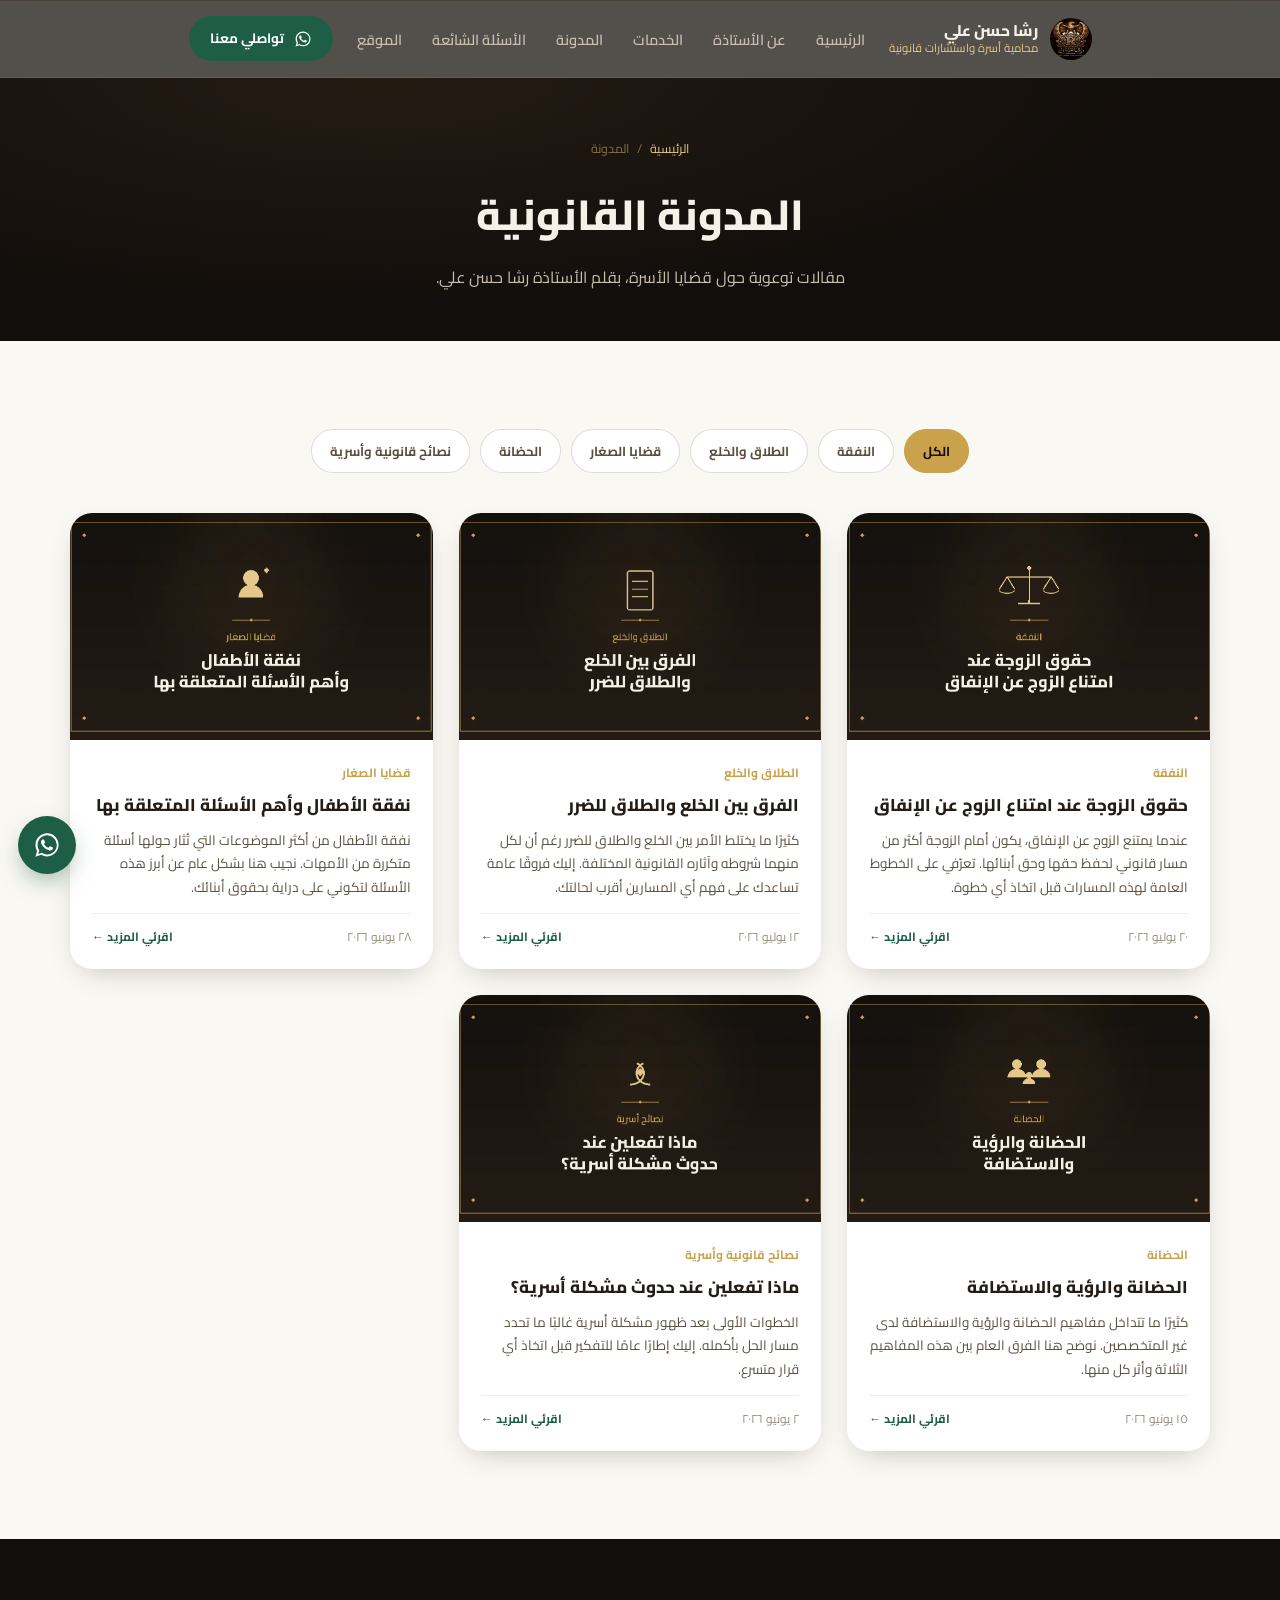
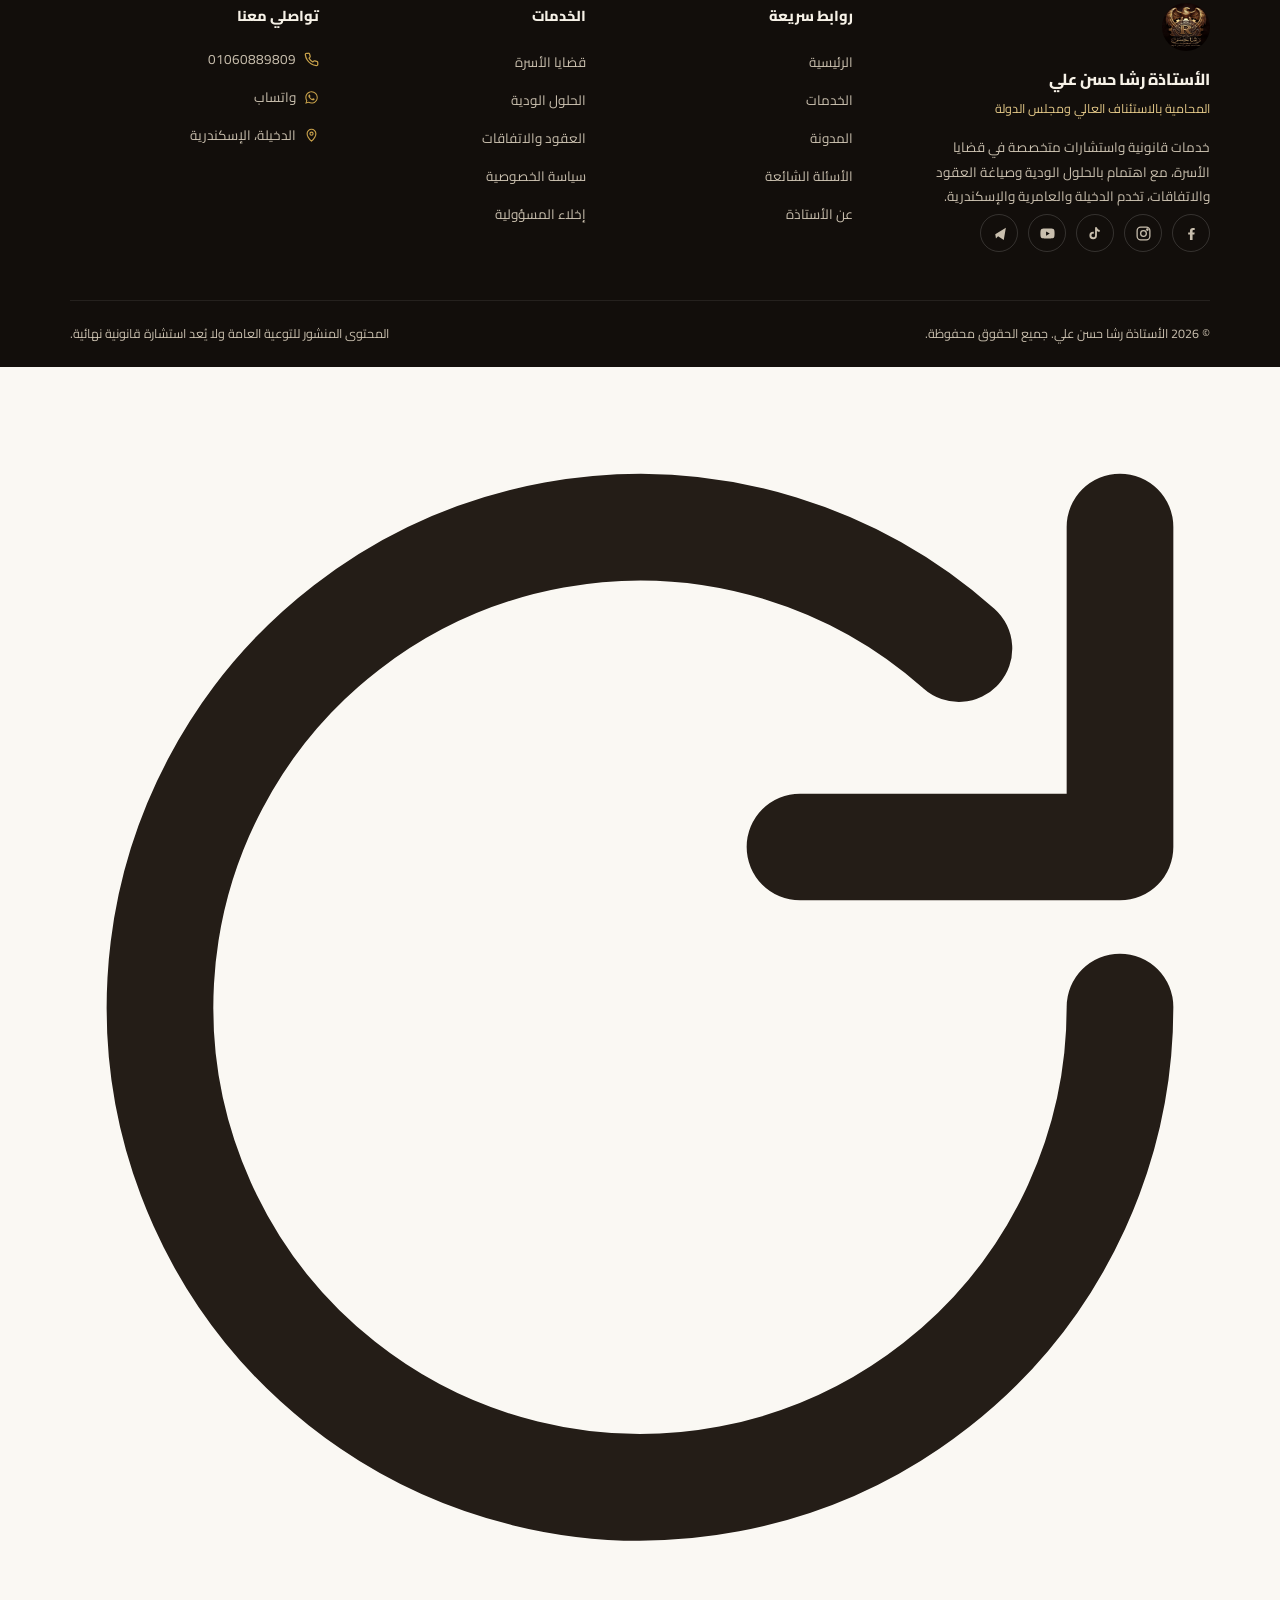
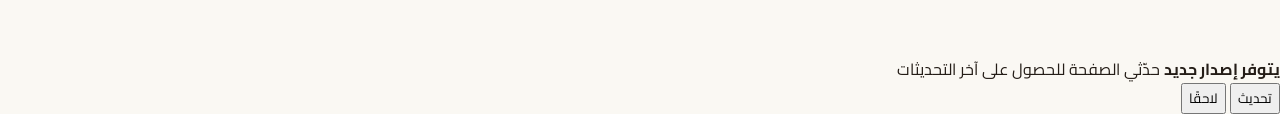
==== commit 287078a3: "Add files via upload" ====
--- a/blog/index.html
+++ b/blog/index.html
@@ -188,6 +188,18 @@
   </div>
 
 
+  <div class="update-toast">
+    <div class="ut-icon"><svg viewBox="0 0 24 24" fill="none" stroke="currentColor" stroke-width="2" stroke-linecap="round" stroke-linejoin="round"><path d="M21 12a9 9 0 1 1-3.02-6.72"/><path d="M21 3v6h-6"/></svg></div>
+    <div class="ut-text">
+      <strong>يتوفر إصدار جديد</strong>
+      <span>حدّثي الصفحة للحصول على آخر التحديثات</span>
+    </div>
+    <div class="ut-actions">
+      <button type="button" class="ut-refresh">تحديث</button>
+      <button type="button" class="ut-dismiss">لاحقًا</button>
+    </div>
+  </div>
+
   <div class="install-toast">
     <img src="../icons/icon-96.png" alt="">
     <div class="it-text">
--- a/css/tokens.css
+++ b/css/tokens.css
@@ -0,0 +1,255 @@
+/* ============================================================
+   رشا حسن — نظام التصميم (Design Tokens)
+   طابع: Luxury Legal Brand — أسود/عاجي دافئ + ذهبي كأصالة (accent)
+   ============================================================ */
+
+@font-face {
+  font-family: "Cairo";
+  src: url("../fonts/Cairo-Regular.woff2") format("woff2");
+  font-weight: 400;
+  font-display: swap;
+}
+@font-face {
+  font-family: "Cairo";
+  src: url("../fonts/Cairo-SemiBold.woff2") format("woff2");
+  font-weight: 600;
+  font-display: swap;
+}
+@font-face {
+  font-family: "Cairo";
+  src: url("../fonts/Cairo-Bold.woff2") format("woff2");
+  font-weight: 700;
+  font-display: swap;
+}
+@font-face {
+  font-family: "Cairo";
+  src: url("../fonts/Cairo-ExtraBold.woff2") format("woff2");
+  font-weight: 800;
+  font-display: swap;
+}
+@font-face {
+  font-family: "Amiri";
+  src: url("../fonts/Amiri-Regular.woff2") format("woff2");
+  font-weight: 400;
+  font-display: swap;
+}
+@font-face {
+  font-family: "Amiri";
+  src: url("../fonts/Amiri-Bold.woff2") format("woff2");
+  font-weight: 700;
+  font-display: swap;
+}
+
+:root {
+  /* ---- الألوان ---- */
+  --c-black: #120e0b;
+  --c-charcoal: #1d1712;
+  --c-charcoal-2: #29211a;
+  --c-brown: #3c2c1f;
+  --c-gold: #c9a24b;
+  --c-gold-bright: #dab661;
+  --c-champagne: #e4c989;
+  --c-ivory: #f6f1e7;
+  --c-offwhite: #faf8f3;
+  --c-ink: #241d17;
+  --c-line: rgba(201, 162, 75, 0.28);
+  --c-line-soft: rgba(201, 162, 75, 0.14);
+
+  /* أسطح فاتحة للأقسام على خلفية عاجية */
+  --surface-light: var(--c-offwhite);
+  --surface-card: #ffffff;
+  --surface-dark: var(--c-charcoal);
+  --surface-dark-2: var(--c-black);
+
+  --text-on-light: var(--c-ink);
+  --text-on-light-soft: #5c4f3f;
+  --text-on-dark: var(--c-ivory);
+  --text-on-dark-soft: #c9bfae;
+
+  /* ---- الطباعة ---- */
+  --font-body: "Cairo", "Segoe UI", Tahoma, sans-serif;
+  --font-display: "Cairo", "Segoe UI", Tahoma, sans-serif;
+  --font-accent: "Amiri", "Times New Roman", serif;
+
+  /* ---- القياسات ---- */
+  --radius-s: 6px;
+  --radius-m: 12px;
+  --radius-l: 22px;
+  --container: 1180px;
+  --header-h: 78px;
+  --bottom-nav-h: 64px;
+
+  /* ---- الظلال ---- */
+  --shadow-card: 0 10px 30px -12px rgba(18, 14, 11, 0.28);
+  --shadow-gold: 0 6px 22px -6px rgba(201, 162, 75, 0.45);
+
+  --ease: cubic-bezier(0.22, 1, 0.36, 1);
+}
+
+* { box-sizing: border-box; }
+html { scroll-behavior: smooth; }
+@media (prefers-reduced-motion: reduce) {
+  html { scroll-behavior: auto; }
+  *, *::before, *::after { animation-duration: 0.01ms !important; animation-iteration-count: 1 !important; transition-duration: 0.01ms !important; scroll-behavior: auto !important; }
+}
+
+body {
+  margin: 0;
+  font-family: var(--font-body);
+  background: var(--surface-light);
+  color: var(--text-on-light);
+  direction: rtl;
+  text-align: right;
+  line-height: 1.75;
+  -webkit-font-smoothing: antialiased;
+  overflow-x: hidden;
+  padding-bottom: env(safe-area-inset-bottom, 0);
+}
+
+img { max-width: 100%; display: block; }
+a { color: inherit; text-decoration: none; }
+button { font-family: inherit; cursor: pointer; }
+ul { margin: 0; padding: 0; list-style: none; }
+h1, h2, h3, h4, p { margin: 0; }
+
+.container {
+  max-width: var(--container);
+  margin: 0 auto;
+  padding: 0 20px;
+}
+
+/* ---- الوصول: حالات التركيز ---- */
+a:focus-visible,
+button:focus-visible,
+input:focus-visible,
+textarea:focus-visible,
+select:focus-visible,
+[tabindex]:focus-visible {
+  outline: 2px solid var(--c-gold);
+  outline-offset: 3px;
+  border-radius: 4px;
+}
+.skip-link {
+  position: absolute;
+  right: 12px;
+  top: -60px;
+  background: var(--c-black);
+  color: var(--c-champagne);
+  padding: 10px 18px;
+  border-radius: var(--radius-s);
+  z-index: 2000;
+  transition: top 0.2s var(--ease);
+}
+.skip-link:focus { top: 12px; }
+
+/* ---- عناصر مشتركة ---- */
+.eyebrow {
+  display: inline-flex;
+  align-items: center;
+  gap: 10px;
+  font-size: 14px;
+  font-weight: 700;
+  letter-spacing: 0.02em;
+  color: var(--c-gold);
+  margin-bottom: 14px;
+}
+.eyebrow::before,
+.eyebrow::after {
+  content: "";
+  width: 22px;
+  height: 1px;
+  background: var(--c-gold);
+}
+
+.section-title {
+  font-size: clamp(26px, 4vw, 40px);
+  font-weight: 800;
+  line-height: 1.35;
+  color: var(--text-on-light);
+}
+.section-title.on-dark { color: var(--text-on-dark); }
+.section-sub {
+  margin-top: 14px;
+  font-size: 16px;
+  color: var(--text-on-light-soft);
+  max-width: 640px;
+}
+.section-sub.on-dark { color: var(--text-on-dark-soft); }
+
+.section-head { margin-bottom: 44px; }
+.section-head.center { text-align: center; }
+.section-head.center .section-sub { margin-inline: auto; }
+.section-head.center .eyebrow { }
+
+section { position: relative; }
+.section-pad { padding: 88px 0; }
+@media (max-width: 720px) { .section-pad { padding: 56px 0; } }
+
+.divider-ornament {
+  display: flex;
+  align-items: center;
+  justify-content: center;
+  gap: 12px;
+  margin: 0 auto;
+}
+.divider-ornament .line { width: 64px; height: 1px; background: var(--c-gold); }
+.divider-ornament .diamond {
+  width: 8px; height: 8px; background: var(--c-gold); transform: rotate(45deg);
+}
+
+/* ---- أزرار ---- */
+.btn {
+  display: inline-flex;
+  align-items: center;
+  justify-content: center;
+  gap: 10px;
+  padding: 15px 30px;
+  border-radius: 999px;
+  font-weight: 700;
+  font-size: 15px;
+  border: 1px solid transparent;
+  transition: transform 0.25s var(--ease), box-shadow 0.25s var(--ease), background 0.25s var(--ease), color 0.25s var(--ease);
+  white-space: nowrap;
+}
+.btn:active { transform: translateY(1px) scale(0.99); }
+.btn-gold {
+  background: linear-gradient(135deg, var(--c-gold-bright), var(--c-gold));
+  color: var(--c-black);
+  box-shadow: var(--shadow-gold);
+}
+.btn-gold:hover { filter: brightness(1.06); transform: translateY(-2px); }
+.btn-outline-dark {
+  background: transparent;
+  border-color: rgba(255,255,255,0.35);
+  color: var(--text-on-dark);
+}
+.btn-outline-dark:hover { background: rgba(255,255,255,0.08); border-color: var(--c-gold); }
+.btn-outline-light {
+  background: transparent;
+  border-color: rgba(36,29,23,0.25);
+  color: var(--text-on-light);
+}
+.btn-outline-light:hover { border-color: var(--c-gold); background: rgba(201,162,75,0.08); }
+.btn-whatsapp {
+  background: #1e5e46;
+  color: #fff;
+}
+.btn-whatsapp:hover { background: #1a5240; transform: translateY(-2px); }
+.btn-sm { padding: 10px 20px; font-size: 13.5px; }
+.btn svg { width: 18px; height: 18px; flex-shrink: 0; }
+
+.card {
+  background: var(--surface-card);
+  border-radius: var(--radius-l);
+  box-shadow: var(--shadow-card);
+  border: 1px solid rgba(36,29,23,0.06);
+}
+
+.visually-hidden {
+  position: absolute !important;
+  width: 1px; height: 1px;
+  padding: 0; margin: -1px;
+  overflow: hidden;
+  clip: rect(0,0,0,0);
+  white-space: nowrap; border: 0;
+}
--- a/css/main.css
+++ b/css/main.css
@@ -0,0 +1,594 @@
+/* ============================================================
+   رشا حسن — التنسيقات الرئيسية للمكونات والأقسام
+   ============================================================ */
+
+/* ============ Header ============ */
+.site-header {
+  position: sticky;
+  top: 0;
+  z-index: 1000;
+  height: var(--header-h);
+  display: flex;
+  align-items: center;
+  background: rgba(18, 14, 11, 0.72);
+  backdrop-filter: blur(14px) saturate(140%);
+  -webkit-backdrop-filter: blur(14px) saturate(140%);
+  border-bottom: 1px solid rgba(201, 162, 75, 0.16);
+  transition: background 0.3s var(--ease), box-shadow 0.3s var(--ease);
+}
+.site-header.is-scrolled {
+  background: rgba(18, 14, 11, 0.92);
+  box-shadow: 0 10px 30px -14px rgba(0,0,0,0.5);
+}
+.site-header .container {
+  display: flex;
+  align-items: center;
+  justify-content: space-between;
+  gap: 24px;
+}
+.brand {
+  display: flex;
+  align-items: center;
+  gap: 12px;
+}
+.brand img { width: 42px; height: 42px; border-radius: 50%; }
+.brand-text { display: flex; flex-direction: column; line-height: 1.3; }
+.brand-text strong { color: var(--c-ivory); font-size: 15.5px; font-weight: 800; }
+.brand-text span { color: var(--c-champagne); font-size: 11.5px; }
+
+.main-nav { display: none; }
+.main-nav ul { display: flex; align-items: center; gap: 30px; }
+.main-nav a {
+  color: var(--text-on-dark-soft);
+  font-size: 14.5px;
+  font-weight: 600;
+  position: relative;
+  padding: 6px 0;
+  transition: color 0.2s;
+}
+.main-nav a::after {
+  content: "";
+  position: absolute; right: 0; bottom: 0;
+  width: 0; height: 1px; background: var(--c-gold);
+  transition: width 0.25s var(--ease);
+}
+.main-nav a:hover { color: var(--c-ivory); }
+.main-nav a:hover::after { width: 100%; }
+
+.header-actions { display: flex; align-items: center; gap: 12px; }
+.nav-toggle {
+  display: flex;
+  background: none; border: 1px solid rgba(201,162,75,0.4);
+  border-radius: 10px;
+  width: 44px; height: 44px;
+  align-items: center; justify-content: center;
+  color: var(--c-champagne);
+}
+.nav-toggle svg { width: 22px; height: 22px; }
+
+#header-wa-desktop { display: none; }
+@media (min-width: 981px) {
+  .main-nav { display: block; }
+  .nav-toggle { display: none; }
+  #header-wa-desktop { display: inline-flex; }
+}
+
+/* موبايل: قائمة منسدلة */
+.mobile-menu {
+  position: fixed; inset: 0;
+  background: rgba(15, 11, 8, 0.98);
+  z-index: 1200;
+  display: flex;
+  flex-direction: column;
+  padding: 24px 22px;
+  transform: translateY(-100%);
+  transition: transform 0.35s var(--ease);
+}
+.mobile-menu.is-open { transform: translateY(0); }
+.mobile-menu-top { display: flex; justify-content: space-between; align-items: center; margin-bottom: 40px; }
+.mobile-menu-close { background: none; border: 1px solid rgba(201,162,75,0.4); border-radius: 10px; width: 44px; height: 44px; color: var(--c-champagne); }
+.mobile-menu-close svg { width: 20px; height: 20px; }
+.mobile-menu ul { display: flex; flex-direction: column; gap: 4px; }
+.mobile-menu a {
+  display: block; padding: 16px 6px;
+  font-size: 20px; font-weight: 700;
+  color: var(--c-ivory);
+  border-bottom: 1px solid rgba(201,162,75,0.12);
+}
+.mobile-menu-cta { margin-top: 30px; display: flex; flex-direction: column; gap: 12px; }
+
+/* ============ Hero ============ */
+.hero {
+  position: relative;
+  background: radial-gradient(ellipse at 30% 0%, #241b13 0%, var(--c-black) 62%);
+  color: var(--text-on-dark);
+  padding: 56px 0 76px;
+  overflow: hidden;
+}
+.hero::before {
+  content: "";
+  position: absolute; inset: 0;
+  background-image:
+    radial-gradient(1px 1px at 20% 30%, rgba(201,162,75,0.5) 0, transparent 100%),
+    radial-gradient(1px 1px at 80% 20%, rgba(201,162,75,0.35) 0, transparent 100%),
+    radial-gradient(1px 1px at 60% 70%, rgba(201,162,75,0.3) 0, transparent 100%);
+  pointer-events: none;
+}
+.hero .container {
+  display: grid;
+  grid-template-columns: 1.05fr 0.95fr;
+  gap: 40px;
+  align-items: center;
+  position: relative;
+}
+.hero-copy { position: relative; z-index: 2; }
+.hero-kicker {
+  font-family: var(--font-accent);
+  font-size: 19px;
+  color: var(--c-champagne);
+  margin-bottom: 18px;
+  display: block;
+}
+.hero h1 {
+  font-size: clamp(32px, 5vw, 52px);
+  font-weight: 800;
+  line-height: 1.2;
+  color: var(--c-ivory);
+}
+.hero .hero-role {
+  margin-top: 12px;
+  font-size: clamp(17px, 2.4vw, 21px);
+  font-weight: 700;
+  color: var(--c-gold-bright);
+}
+.hero .hero-desc {
+  margin-top: 20px;
+  font-size: 16.5px;
+  color: var(--text-on-dark-soft);
+  max-width: 520px;
+}
+.hero-locations {
+  margin-top: 22px;
+  display: flex; flex-wrap: wrap; gap: 10px;
+  font-size: 14px; color: var(--c-champagne); font-weight: 600;
+}
+.hero-locations span { display: flex; align-items: center; gap: 6px; }
+.hero-locations .dot { width: 4px; height: 4px; border-radius: 50%; background: var(--c-gold); }
+.hero-cta { margin-top: 34px; display: flex; flex-wrap: wrap; gap: 14px; }
+
+.hero-visual { position: relative; z-index: 1; }
+.hero-frame {
+  position: relative;
+  border-radius: var(--radius-l);
+  overflow: hidden;
+  border: 1px solid rgba(201,162,75,0.35);
+  box-shadow: 0 40px 80px -30px rgba(0,0,0,0.65);
+}
+.hero-frame img { width: 100%; height: 100%; object-fit: cover; aspect-ratio: 4/5; }
+.hero-frame::after {
+  content: "";
+  position: absolute; inset: 0;
+  background: linear-gradient(0deg, rgba(18,14,11,0.55) 0%, transparent 35%);
+}
+.hero-badge {
+  position: absolute;
+  bottom: -22px; right: -18px;
+  background: var(--c-ivory);
+  color: var(--c-ink);
+  border-radius: var(--radius-m);
+  padding: 16px 20px;
+  box-shadow: var(--shadow-card);
+  display: flex; align-items: center; gap: 12px;
+  z-index: 3;
+  max-width: 240px;
+}
+.hero-badge svg { width: 30px; height: 30px; color: var(--c-gold); flex-shrink: 0; }
+.hero-badge strong { display: block; font-size: 13.5px; font-weight: 800; }
+.hero-badge span { font-size: 11.5px; color: var(--text-on-light-soft); }
+
+@media (max-width: 980px) {
+  .hero .container { grid-template-columns: 1fr; }
+  .hero-visual { max-width: 340px; margin: 0 auto; order: -1; }
+  .hero-copy { text-align: center; }
+  .hero-locations, .hero-cta { justify-content: center; }
+  .hero-desc { margin-inline: auto; }
+  .hero-badge { right: 50%; transform: translateX(50%); bottom: -18px; }
+}
+
+/* ============ Trust strip ============ */
+.trust-strip {
+  background: var(--c-charcoal-2);
+  border-top: 1px solid var(--c-line-soft);
+  border-bottom: 1px solid var(--c-line-soft);
+  padding: 26px 0;
+}
+.trust-strip ul { display: flex; flex-wrap: wrap; justify-content: center; gap: 14px 40px; }
+.trust-strip li { display: flex; align-items: center; gap: 10px; color: var(--text-on-dark-soft); font-size: 14px; font-weight: 600; }
+.trust-strip svg { width: 20px; height: 20px; color: var(--c-gold); flex-shrink: 0; }
+
+/* ============ Problem picker ============ */
+.problem-grid {
+  display: grid;
+  grid-template-columns: repeat(auto-fill, minmax(210px, 1fr));
+  gap: 16px;
+}
+.problem-card {
+  background: var(--surface-card);
+  border-radius: var(--radius-m);
+  padding: 24px 20px;
+  border: 1px solid rgba(36,29,23,0.08);
+  border-top: 3px solid var(--c-gold);
+  transition: transform 0.25s var(--ease), box-shadow 0.25s var(--ease), border-color .25s;
+  display: flex; flex-direction: column; gap: 10px;
+  text-align: right;
+}
+.problem-card:hover { transform: translateY(-5px); box-shadow: var(--shadow-card); }
+.problem-card .p-icon {
+  width: 44px; height: 44px; border-radius: 12px;
+  background: linear-gradient(135deg, #1d1712, #3c2c1f);
+  display: flex; align-items: center; justify-content: center;
+  color: var(--c-gold-bright);
+}
+.problem-card .p-icon svg { width: 22px; height: 22px; }
+.problem-card h3 { font-size: 16.5px; font-weight: 800; margin-top: 4px; }
+.problem-card p { font-size: 13.5px; color: var(--text-on-light-soft); flex: 1; }
+.problem-card .p-link {
+  font-size: 13px; font-weight: 700; color: #1e5e46;
+  display: inline-flex; align-items: center; gap: 6px; margin-top: 6px;
+}
+.problem-card .p-link svg { width: 15px; height: 15px; }
+
+/* ============ Services ============ */
+.services-grid {
+  display: grid;
+  grid-template-columns: repeat(auto-fill, minmax(260px, 1fr));
+  gap: 22px;
+}
+.service-card {
+  background: var(--c-charcoal);
+  border-radius: var(--radius-l);
+  padding: 32px 26px;
+  border: 1px solid var(--c-line-soft);
+  color: var(--text-on-dark);
+  position: relative;
+  overflow: hidden;
+}
+.service-card::before {
+  content: "";
+  position: absolute; top: 0; right: 0; width: 120px; height: 120px;
+  background: radial-gradient(circle, rgba(201,162,75,0.16), transparent 70%);
+}
+.service-card .s-icon {
+  width: 52px; height: 52px; border-radius: 14px;
+  background: linear-gradient(135deg, var(--c-gold-bright), var(--c-gold));
+  display: flex; align-items: center; justify-content: center;
+  color: var(--c-black); margin-bottom: 20px;
+}
+.service-card .s-icon svg { width: 26px; height: 26px; }
+.service-card h3 { font-size: 19px; font-weight: 800; margin-bottom: 10px; }
+.service-card p { font-size: 14px; color: var(--text-on-dark-soft); margin-bottom: 18px; }
+.service-card .s-link { font-size: 13.5px; font-weight: 700; color: var(--c-gold-bright); display: inline-flex; align-items: center; gap: 6px; }
+.service-card .s-link svg { width: 14px; height: 14px; }
+
+/* ============ Feature band (الحلول الودية / العقود) ============ */
+.feature-band { display: grid; grid-template-columns: 1fr 1fr; gap: 50px; align-items: center; }
+.feature-band.reverse .feature-visual { order: 2; }
+.feature-visual { border-radius: var(--radius-l); overflow: hidden; position: relative; aspect-ratio: 5/4; }
+.feature-visual img { width: 100%; height: 100%; object-fit: cover; }
+.feature-copy h2 { font-size: clamp(24px, 3.4vw, 34px); font-weight: 800; line-height: 1.4; }
+.feature-copy p { margin-top: 16px; font-size: 16px; color: var(--text-on-light-soft); }
+.feature-list { margin-top: 22px; display: flex; flex-direction: column; gap: 12px; }
+.feature-list li { display: flex; align-items: flex-start; gap: 10px; font-size: 14.5px; }
+.feature-list svg { width: 18px; height: 18px; color: var(--c-gold); flex-shrink: 0; margin-top: 3px; }
+.feature-copy .btn { margin-top: 26px; }
+
+@media (max-width: 860px) {
+  .feature-band, .feature-band.reverse { grid-template-columns: 1fr; }
+  .feature-band.reverse .feature-visual { order: -1; }
+  .feature-visual { max-width: 420px; margin: 0 auto; }
+}
+
+/* ============ About ============ */
+.about-section .container { display: grid; grid-template-columns: 0.85fr 1.15fr; gap: 50px; align-items: center; }
+.about-visual { border-radius: var(--radius-l); overflow: hidden; }
+.about-visual img { width: 100%; aspect-ratio: 4/5; object-fit: cover; }
+.about-copy p { font-size: 16.5px; color: var(--text-on-light-soft); margin-bottom: 16px; }
+.about-signature { margin-top: 24px; font-family: var(--font-accent); font-size: 22px; color: var(--c-gold); }
+@media (max-width: 860px) {
+  .about-section .container { grid-template-columns: 1fr; }
+  .about-visual { max-width: 340px; margin: 0 auto; }
+}
+
+/* ============ Why us ============ */
+.why-grid { display: grid; grid-template-columns: repeat(auto-fit, minmax(220px, 1fr)); gap: 22px; }
+.why-item { text-align: center; padding: 8px; }
+.why-item .w-icon {
+  width: 60px; height: 60px; margin: 0 auto 16px; border-radius: 50%;
+  border: 1px solid var(--c-line); display: flex; align-items: center; justify-content: center; color: var(--c-gold);
+}
+.why-item .w-icon svg { width: 26px; height: 26px; }
+.why-item h3 { font-size: 15.5px; font-weight: 800; margin-bottom: 8px; color: var(--text-on-dark); }
+.why-item p { font-size: 13.5px; color: var(--text-on-dark-soft); }
+
+/* ============ Public activity ============ */
+.public-activity { background: var(--c-offwhite); }
+.public-activity .container { display: grid; grid-template-columns: 1fr 1fr; gap: 40px; align-items: center; }
+.pa-media { border-radius: var(--radius-l); overflow: hidden; box-shadow: var(--shadow-card); }
+.pa-media img { width: 100%; object-fit: cover; }
+.pa-copy .party-line { display: flex; align-items: center; gap: 12px; margin-bottom: 16px; }
+.pa-copy .party-line img { width: 46px; height: 46px; border-radius: 8px; object-fit: cover; }
+.pa-copy .party-line strong { display: block; font-size: 15px; }
+.pa-copy .party-line span { font-size: 12.5px; color: var(--text-on-light-soft); }
+.pa-copy p { font-size: 15.5px; color: var(--text-on-light-soft); margin-bottom: 14px; }
+.pa-note {
+  margin-top: 18px; font-size: 13px; color: var(--text-on-light-soft);
+  background: #fff; border-right: 3px solid var(--c-gold); padding: 12px 16px; border-radius: 6px;
+}
+@media (max-width: 860px) { .public-activity .container { grid-template-columns: 1fr; } }
+
+/* ============ Court photo section ============ */
+.court-section { position: relative; min-height: 460px; display: flex; align-items: flex-end; background: var(--c-black); }
+.court-section img { position: absolute; inset: 0; width: 100%; height: 100%; object-fit: cover; object-position: top center; opacity: 0.85; }
+.court-section::before {
+  content: ""; position: absolute; inset: 0;
+  background: linear-gradient(0deg, rgba(10,8,6,0.92) 8%, rgba(10,8,6,0.15) 60%);
+}
+.court-copy { position: relative; z-index: 2; padding: 60px 0; color: var(--text-on-dark); max-width: 560px; }
+.court-copy h2 { font-size: clamp(24px,3.2vw,32px); font-weight: 800; margin-bottom: 14px; }
+.court-copy p { color: var(--text-on-dark-soft); font-size: 15.5px; }
+
+/* ============ Blog ============ */
+.blog-grid { display: grid; grid-template-columns: repeat(auto-fill, minmax(280px, 1fr)); gap: 26px; }
+.blog-card {
+  background: var(--surface-card); border-radius: var(--radius-l); overflow: hidden;
+  box-shadow: var(--shadow-card); display: flex; flex-direction: column; transition: transform 0.25s var(--ease);
+}
+.blog-card:hover { transform: translateY(-6px); }
+.blog-card .b-img { aspect-ratio: 16/10; overflow: hidden; }
+.blog-card .b-img img { width: 100%; height: 100%; object-fit: cover; transition: transform .4s var(--ease); }
+.blog-card:hover .b-img img { transform: scale(1.05); }
+.blog-card .b-body { padding: 22px; display: flex; flex-direction: column; gap: 10px; flex: 1; }
+.blog-card .b-cat { font-size: 12px; font-weight: 700; color: var(--c-gold); }
+.blog-card h3 { font-size: 17px; font-weight: 800; line-height: 1.5; }
+.blog-card .b-excerpt { font-size: 13.5px; color: var(--text-on-light-soft); flex: 1; }
+.blog-card .b-meta { display: flex; justify-content: space-between; align-items: center; font-size: 12px; color: #97897a; margin-top: 4px; padding-top: 12px; border-top: 1px solid rgba(36,29,23,0.08); }
+.blog-card .b-meta a { font-weight: 700; color: #1e5e46; }
+.blog-foot { text-align: center; margin-top: 44px; }
+
+.skeleton { position: relative; overflow: hidden; background: #eee7d9; }
+.skeleton::after {
+  content: ""; position: absolute; inset: 0;
+  background: linear-gradient(90deg, transparent, rgba(255,255,255,0.6), transparent);
+  animation: shimmer 1.4s infinite;
+}
+@keyframes shimmer { from { transform: translateX(-100%); } to { transform: translateX(100%); } }
+.blog-card.skeleton-card .b-img { background: #eee7d9; }
+.blog-card.skeleton-card h3, .blog-card.skeleton-card p { background: #eee7d9; border-radius: 4px; color: transparent; }
+
+/* ============ FAQ ============ */
+.faq-list { max-width: 780px; margin: 0 auto; display: flex; flex-direction: column; gap: 12px; }
+.faq-item { background: var(--surface-card); border-radius: var(--radius-m); border: 1px solid rgba(36,29,23,0.08); overflow: hidden; }
+.faq-q {
+  width: 100%; display: flex; align-items: center; justify-content: space-between; gap: 16px;
+  padding: 20px 22px; background: none; border: none; font-size: 15.5px; font-weight: 700;
+  color: var(--text-on-light); text-align: right;
+}
+.faq-q .q-icon { width: 26px; height: 26px; flex-shrink: 0; color: var(--c-gold); transition: transform 0.3s var(--ease); }
+.faq-q[aria-expanded="true"] .q-icon { transform: rotate(45deg); }
+.faq-a { max-height: 0; overflow: hidden; transition: max-height 0.35s var(--ease); padding: 0 22px; }
+.faq-a-inner { padding-bottom: 20px; font-size: 14.5px; color: var(--text-on-light-soft); }
+.faq-a .faq-cta { margin-top: 12px; display: inline-flex; align-items: center; gap: 8px; font-weight: 700; color: #1e5e46; font-size: 13.5px; }
+.faq-a .faq-cta svg { width: 16px; height: 16px; }
+
+/* ============ Map ============ */
+.map-wrap { border-radius: var(--radius-l); overflow: hidden; box-shadow: var(--shadow-card); border: 1px solid rgba(36,29,23,0.08); }
+#office-map { height: 420px; width: 100%; background: #eee7d9; }
+.map-actions { display: flex; flex-wrap: wrap; gap: 12px; padding: 20px; background: var(--surface-card); }
+
+/* ============ Contact ============ */
+.contact-grid { display: grid; grid-template-columns: repeat(auto-fit, minmax(230px, 1fr)); gap: 18px; }
+.contact-card {
+  background: var(--c-charcoal); border: 1px solid var(--c-line-soft); border-radius: var(--radius-m);
+  padding: 26px 22px; color: var(--text-on-dark); display: flex; align-items: center; gap: 16px;
+  transition: border-color .25s, transform .25s var(--ease);
+}
+.contact-card:hover { border-color: var(--c-gold); transform: translateY(-4px); }
+.contact-card .c-icon {
+  width: 48px; height: 48px; border-radius: 12px; flex-shrink: 0;
+  background: linear-gradient(135deg, var(--c-gold-bright), var(--c-gold));
+  display: flex; align-items: center; justify-content: center; color: var(--c-black);
+}
+.contact-card .c-icon svg { width: 22px; height: 22px; }
+.contact-card strong { display: block; font-size: 14.5px; font-weight: 800; }
+.contact-card span { font-size: 13px; color: var(--text-on-dark-soft); }
+
+/* ============ Footer ============ */
+.site-footer { background: var(--c-black); color: var(--text-on-dark-soft); padding: 64px 0 0; }
+.footer-grid { display: grid; grid-template-columns: 1.4fr 1fr 1fr 1.1fr; gap: 40px; padding-bottom: 48px; border-bottom: 1px solid rgba(255,255,255,0.08); }
+.footer-brand img { width: 48px; height: 48px; border-radius: 50%; margin-bottom: 14px; }
+.footer-brand strong { display: block; color: var(--c-ivory); font-size: 16px; font-weight: 800; }
+.footer-brand span { font-size: 12.5px; color: var(--c-champagne); }
+.footer-brand p { margin-top: 14px; font-size: 13.5px; line-height: 1.8; max-width: 280px; }
+.footer-col h4 { color: var(--c-ivory); font-size: 14.5px; font-weight: 800; margin-bottom: 18px; }
+.footer-col ul { display: flex; flex-direction: column; gap: 10px; }
+.footer-col a { font-size: 13.5px; transition: color .2s; display: inline-flex; align-items: center; gap: 8px; }
+.footer-col a svg { width: 15px; height: 15px; flex-shrink: 0; color: var(--c-gold); }
+.footer-col a:hover { color: var(--c-gold); }
+.footer-social { display: flex; gap: 10px; margin-top: 6px; flex-wrap: wrap; }
+.footer-social a { width: 38px; height: 38px; border-radius: 50%; border: 1px solid rgba(255,255,255,0.15); display: flex; align-items: center; justify-content: center; }
+.footer-social svg { width: 17px; height: 17px; }
+.footer-social a:hover { border-color: var(--c-gold); color: var(--c-gold); }
+.footer-bottom { padding: 22px 0 22px; display: flex; justify-content: space-between; flex-wrap: wrap; gap: 10px; font-size: 12.5px; }
+@media (max-width: 980px) { .footer-bottom { padding-bottom: calc(22px + var(--bottom-nav-h)); } }
+@media (max-width: 900px) { .footer-grid { grid-template-columns: 1fr 1fr; } }
+@media (max-width: 560px) { .footer-grid { grid-template-columns: 1fr; } }
+
+/* ============ Floating WhatsApp ============ */
+.floating-whatsapp {
+  position: fixed; left: 18px; bottom: calc(18px + var(--bottom-nav-h)); z-index: 900;
+  width: 58px; height: 58px; border-radius: 50%; background: #1e5e46;
+  display: flex; align-items: center; justify-content: center;
+  box-shadow: 0 10px 26px -8px rgba(30,94,70,0.6); color: #fff;
+  animation: floatPulse 3s ease-in-out infinite;
+}
+.floating-whatsapp svg { width: 28px; height: 28px; }
+@keyframes floatPulse {
+  0%, 100% { box-shadow: 0 10px 26px -8px rgba(30,94,70,0.6); }
+  50% { box-shadow: 0 10px 34px -6px rgba(30,94,70,0.85); }
+}
+@media (min-width: 981px) { .floating-whatsapp { bottom: 26px; } }
+@media (prefers-reduced-motion: reduce) { .floating-whatsapp { animation: none; } }
+
+/* ============ Bottom mobile nav ============ */
+.bottom-nav {
+  position: fixed; inset-inline: 0; bottom: 0; height: var(--bottom-nav-h);
+  background: rgba(18,14,11,0.97); backdrop-filter: blur(10px);
+  border-top: 1px solid rgba(201,162,75,0.18); display: flex; z-index: 950;
+  padding-bottom: env(safe-area-inset-bottom, 0);
+}
+.bottom-nav a { flex: 1; display: flex; flex-direction: column; align-items: center; justify-content: center; gap: 4px; font-size: 10.5px; color: var(--text-on-dark-soft); font-weight: 600; }
+.bottom-nav a svg { width: 21px; height: 21px; }
+.bottom-nav a.is-active { color: var(--c-gold); }
+.bottom-nav a.nav-wa { color: #4ec191; }
+@media (min-width: 981px) { .bottom-nav { display: none; } }
+
+/* ============ Wizard modal ============ */
+.wizard-overlay { position: fixed; inset: 0; background: rgba(10,8,6,0.72); z-index: 1300; display: none; align-items: center; justify-content: center; padding: 20px; }
+.wizard-overlay.is-open { display: flex; }
+.wizard-modal {
+  background: var(--c-offwhite); border-radius: var(--radius-l); max-width: 560px; width: 100%;
+  max-height: 88vh; overflow-y: auto; padding: 34px 28px; position: relative;
+}
+.wizard-close {
+  position: absolute; left: 18px; top: 18px; width: 38px; height: 38px; border-radius: 50%;
+  background: rgba(36,29,23,0.06); border: none; display: flex; align-items: center; justify-content: center;
+}
+.wizard-close svg { width: 18px; height: 18px; }
+.wizard-steps-label { font-size: 12.5px; font-weight: 700; color: var(--c-gold); margin-bottom: 10px; }
+.wizard-modal h3 { font-size: 21px; font-weight: 800; margin-bottom: 22px; }
+.wizard-options { display: flex; flex-direction: column; gap: 10px; }
+.wizard-option {
+  display: flex; align-items: center; justify-content: space-between; padding: 16px 18px;
+  border-radius: var(--radius-m); background: #fff; border: 1px solid rgba(36,29,23,0.1);
+  font-weight: 700; font-size: 14.5px; transition: border-color .2s, background .2s;
+}
+.wizard-option:hover { border-color: var(--c-gold); background: #fffdf7; }
+.wizard-option svg { width: 16px; height: 16px; color: var(--c-gold); }
+.wizard-summary { background: #fff; border-radius: var(--radius-m); padding: 20px; font-size: 14px; line-height: 2; border: 1px solid rgba(36,29,23,0.1); }
+.wizard-summary strong { color: var(--c-gold); }
+.wizard-disclaimer { margin-top: 16px; font-size: 12.5px; color: var(--text-on-light-soft); background: #fff; border-right: 3px solid var(--c-gold); padding: 10px 14px; border-radius: 6px; }
+.wizard-actions { margin-top: 22px; display: flex; gap: 12px; flex-wrap: wrap; }
+.wizard-back { font-size: 13px; font-weight: 700; color: var(--text-on-light-soft); margin-top: 16px; display: inline-flex; align-items:center; gap:6px; background:none; border:none; }
+
+/* ============ Ask block ============ */
+.ask-block {
+  background: linear-gradient(135deg, var(--c-brown), var(--c-black));
+  border-radius: var(--radius-l); padding: 50px 36px; text-align: center;
+  color: var(--text-on-dark); position: relative; overflow: hidden;
+}
+.ask-block::before { content: ""; position: absolute; inset: 0; background: radial-gradient(circle at 50% 0%, rgba(201,162,75,0.18), transparent 60%); }
+.ask-block .ab-icon { position: relative; width: 46px; height: 46px; margin: 0 auto; color: var(--c-gold); display: block; }
+.ask-block h2 { position: relative; font-size: clamp(22px,3vw,30px); font-weight: 800; }
+.ask-block p { position: relative; margin-top: 12px; color: var(--text-on-dark-soft); }
+.ask-options { position: relative; margin-top: 26px; display: flex; flex-wrap: wrap; justify-content: center; gap: 10px; }
+.ask-chip { padding: 10px 20px; border-radius: 999px; border: 1px solid rgba(201,162,75,0.4); font-size: 13.5px; font-weight: 700; color: var(--c-champagne); transition: background .2s, transform .2s; }
+.ask-chip:hover { background: rgba(201,162,75,0.14); transform: translateY(-2px); }
+
+/* ============ Offline banner ============ */
+.offline-banner {
+  position: fixed; top: 0; inset-inline: 0; z-index: 2000;
+  background: var(--c-brown); color: var(--c-ivory); text-align: center; font-size: 13.5px; font-weight: 700;
+  padding: 10px; transform: translateY(-100%); transition: transform .3s var(--ease);
+}
+.offline-banner.is-visible { transform: translateY(0); }
+
+/* ============ Install prompt toast ============ */
+.install-toast {
+  position: fixed; bottom: calc(18px + var(--bottom-nav-h)); right: 18px; left: 18px; z-index: 950;
+  background: var(--c-ivory); border-radius: var(--radius-m); padding: 16px 18px;
+  box-shadow: var(--shadow-card); display: none; align-items: center; gap: 14px; max-width: 420px; margin: 0 auto;
+}
+.install-toast.is-visible { display: flex; }
+.install-toast img { width: 40px; height: 40px; border-radius: 10px; flex-shrink: 0; }
+.install-toast .it-text { flex: 1; }
+.install-toast strong { display: block; font-size: 13.5px; }
+.install-toast span { font-size: 11.5px; color: var(--text-on-light-soft); }
+.install-toast .it-actions { display: flex; gap: 8px; }
+.install-toast button { border: none; background: none; font-size: 12.5px; font-weight: 700; padding: 6px 10px; }
+.install-toast .it-install { color: #fff; background: var(--c-gold); border-radius: 8px; }
+@media (min-width: 981px) { .install-toast { bottom: 22px; } }
+
+/* ============ Page hero (صفحات داخلية) ============ */
+.page-hero {
+  background: radial-gradient(ellipse at 30% 0%, #241b13 0%, var(--c-black) 62%);
+  color: var(--text-on-dark); padding: 60px 0 50px; text-align: center;
+}
+.page-hero h1 { font-size: clamp(28px,4vw,42px); font-weight: 800; color: var(--c-ivory); }
+.page-hero p { margin-top: 12px; color: var(--text-on-dark-soft); max-width: 560px; margin-inline: auto; }
+.breadcrumb { display: flex; justify-content: center; gap: 8px; font-size: 12.5px; color: var(--c-champagne); margin-bottom: 18px; }
+.breadcrumb a { color: var(--c-champagne); }
+.breadcrumb span { opacity: 0.5; }
+
+/* ============ Article page ============ */
+.article-wrap { max-width: 760px; margin: 0 auto; }
+.article-cover { border-radius: var(--radius-l); overflow: hidden; margin-bottom: 30px; box-shadow: var(--shadow-card); }
+.article-cover img { width: 100%; aspect-ratio: 16/9; object-fit: cover; }
+.article-meta { display: flex; gap: 16px; flex-wrap: wrap; font-size: 13px; color: var(--text-on-light-soft); margin-bottom: 18px; }
+.article-meta span { display: inline-flex; align-items: center; gap: 6px; }
+.article-meta svg { width: 15px; height: 15px; flex-shrink: 0; color: var(--c-gold); }
+
+/* ---- Article share ---- */
+.article-share {
+  display: flex; align-items: center; gap: 10px; flex-wrap: wrap;
+  padding: 14px 16px; margin-bottom: 30px; border-radius: var(--radius-m);
+  background: var(--surface-light); border: 1px solid var(--c-line-soft);
+}
+.article-share-label { font-size: 13.5px; font-weight: 700; color: var(--text-on-light); margin-inline-end: 4px; }
+.article-share-btns { display: flex; align-items: center; gap: 8px; flex-wrap: wrap; }
+.share-btn {
+  display: inline-flex; align-items: center; justify-content: center;
+  width: 38px; height: 38px; border-radius: 50%; flex-shrink: 0;
+  background: var(--surface-card); border: 1px solid var(--c-line-soft); color: var(--text-on-light);
+  transition: transform 0.2s var(--ease), background 0.2s var(--ease), color 0.2s var(--ease);
+  cursor: pointer;
+}
+.share-btn svg { width: 18px; height: 18px; }
+.share-btn:hover { transform: translateY(-2px); }
+.share-btn.share-whatsapp:hover { background: #25D366; color: #fff; border-color: #25D366; }
+.share-btn.share-facebook:hover { background: #1877F2; color: #fff; border-color: #1877F2; }
+.share-btn.share-x:hover { background: var(--c-black); color: #fff; border-color: var(--c-black); }
+.share-btn.share-copy:hover, .share-btn.share-native:hover { background: var(--c-gold); color: #fff; border-color: var(--c-gold); }
+.article-body { font-size: 17px; line-height: 2; color: var(--text-on-light); }
+.article-body p { margin-bottom: 22px; }
+.article-cta {
+  margin-top: 40px; background: var(--c-charcoal); border-radius: var(--radius-l);
+  padding: 34px 30px; text-align: center; color: var(--text-on-dark);
+}
+.article-cta h3 { font-size: 20px; font-weight: 800; margin-bottom: 10px; }
+.article-cta p { color: var(--text-on-dark-soft); margin-bottom: 20px; font-size: 14.5px; }
+.related-articles { margin-top: 60px; }
+.related-articles h3 { font-size: 20px; font-weight: 800; margin-bottom: 24px; }
+
+/* ============ Blog listing page ============ */
+.blog-filters { display: flex; flex-wrap: wrap; gap: 10px; margin-bottom: 40px; justify-content: center; }
+.blog-filter-chip {
+  padding: 9px 18px; border-radius: 999px; border: 1px solid rgba(36,29,23,0.15);
+  font-size: 13px; font-weight: 700; background: #fff; color: var(--text-on-light-soft);
+}
+.blog-filter-chip.is-active { background: var(--c-gold); border-color: var(--c-gold); color: var(--c-black); }
+
+/* ============ 404 ============ */
+.not-found { min-height: 60vh; display: flex; align-items: center; justify-content: center; text-align: center; padding: 60px 20px; }
+.not-found .nf-num { font-size: 100px; font-weight: 800; color: var(--c-gold); line-height: 1; }
+.not-found h1 { font-size: 24px; font-weight: 800; margin-top: 10px; }
+.not-found p { margin-top: 12px; color: var(--text-on-light-soft); max-width: 420px; margin-inline: auto; }
+.not-found .nf-actions { margin-top: 26px; display: flex; gap: 12px; flex-wrap: wrap; justify-content: center; }
+
+/* ============ Legal pages (privacy/disclaimer) ============ */
+.legal-content { max-width: 760px; margin: 0 auto; font-size: 15.5px; line-height: 2; color: var(--text-on-light); }
+.legal-content h2 { font-size: 20px; font-weight: 800; margin: 34px 0 14px; }
+.legal-content p, .legal-content li { color: var(--text-on-light-soft); margin-bottom: 12px; }
+.legal-content ul { padding-right: 20px; list-style: disc; }
+
+/* منع أي فيضان أفقي */
+html, body { max-width: 100%; overflow-x: hidden; }
